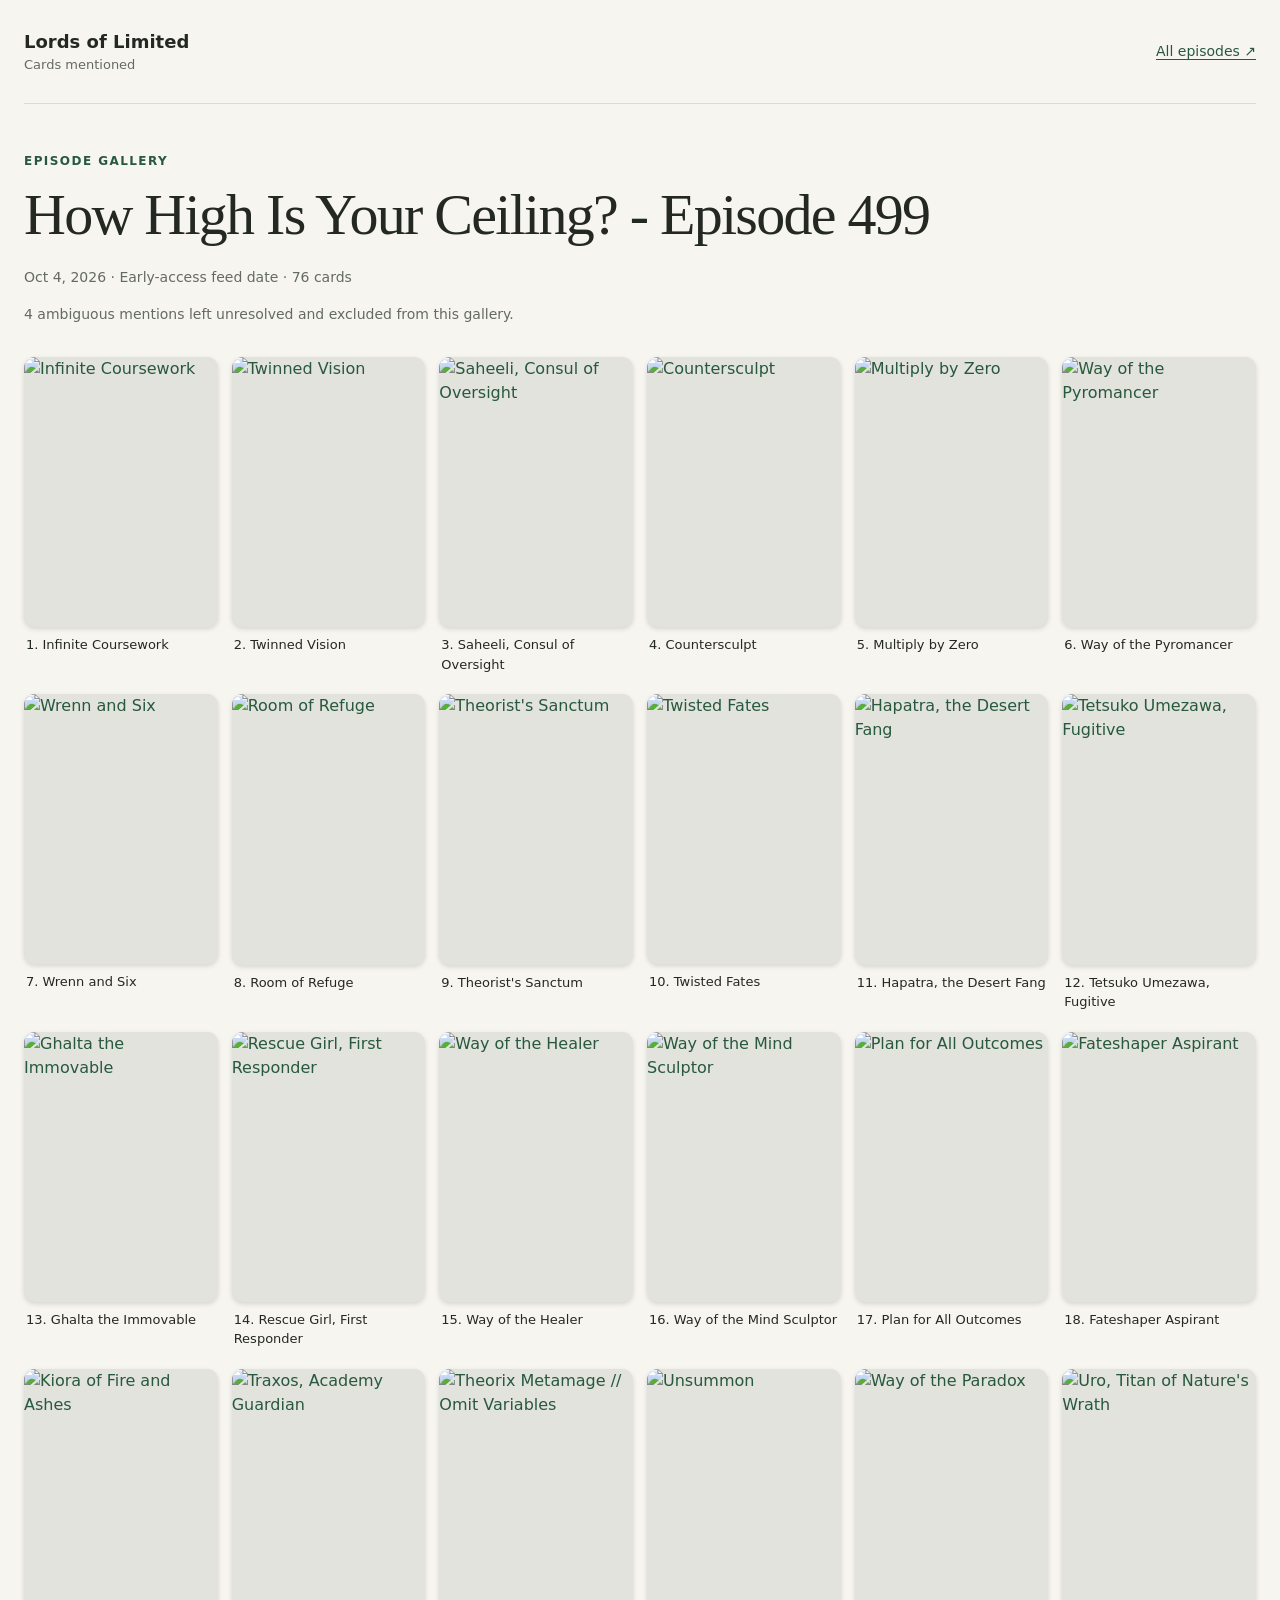
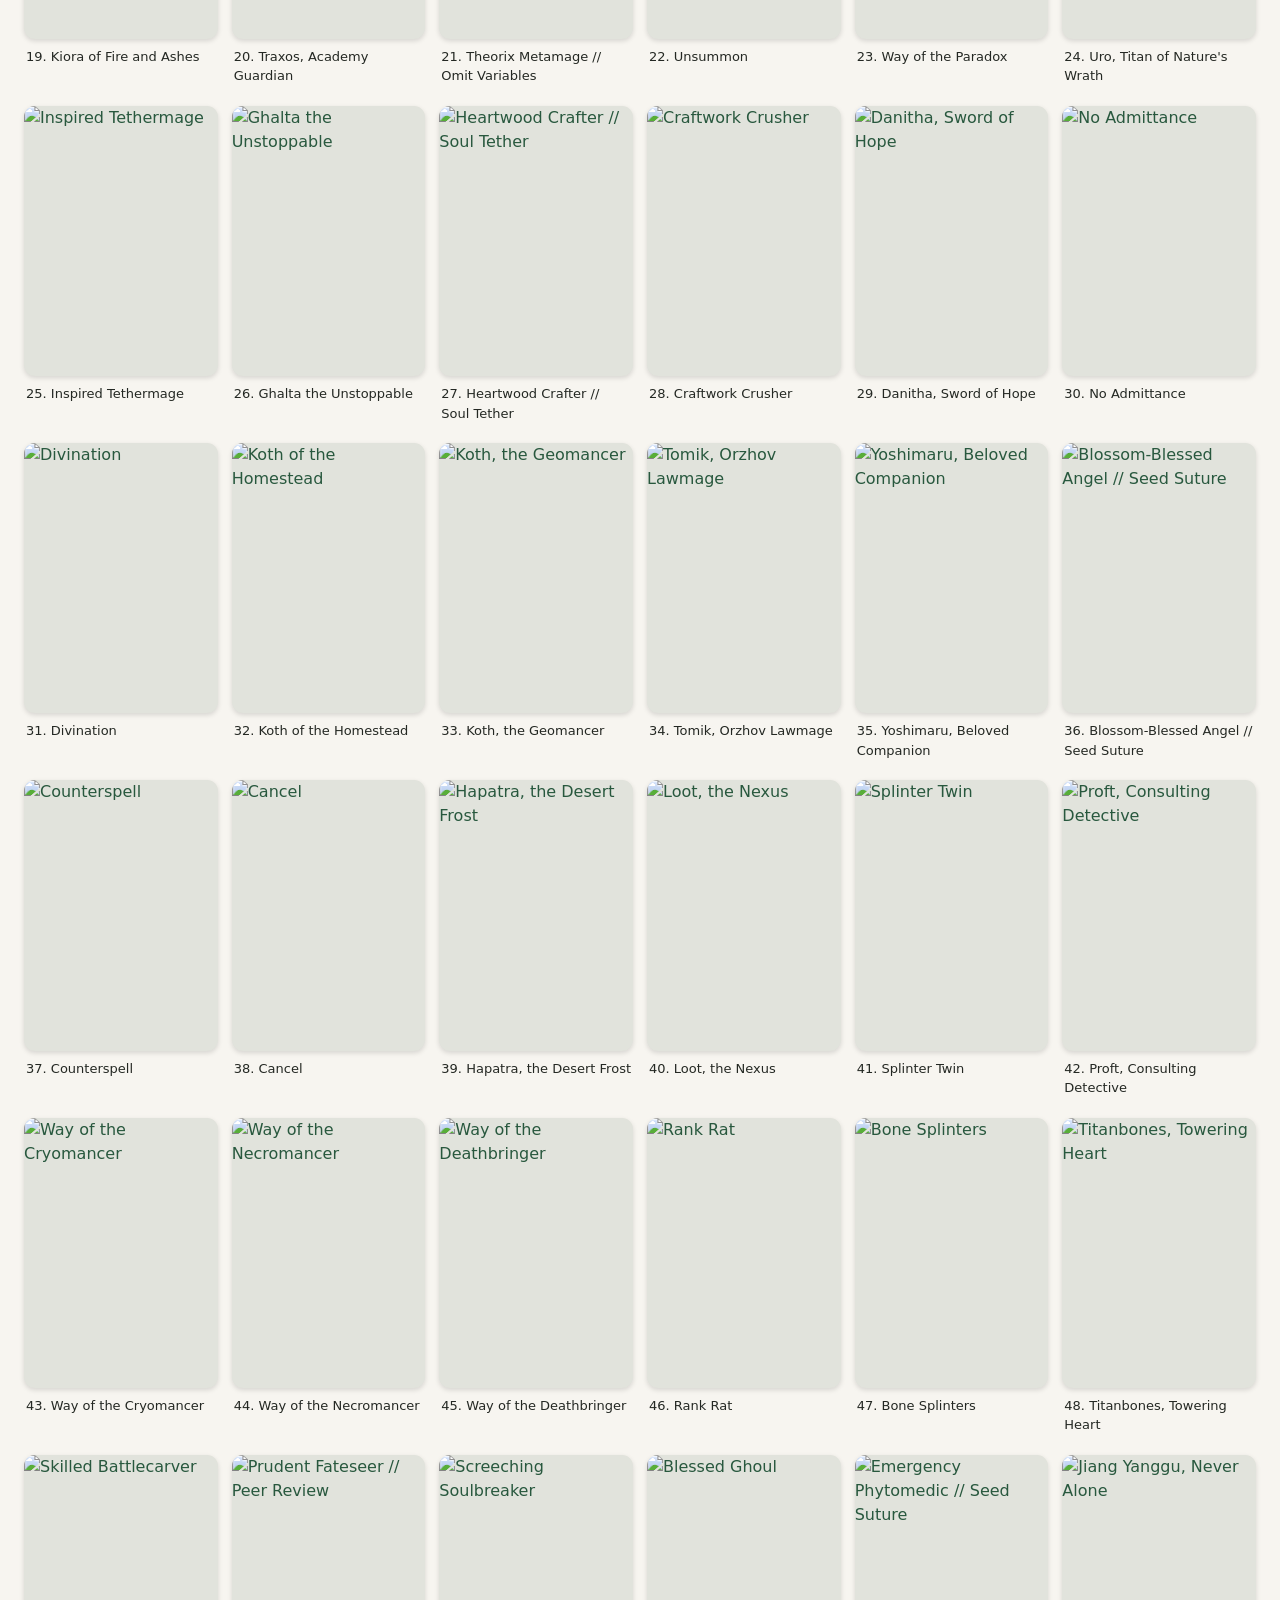
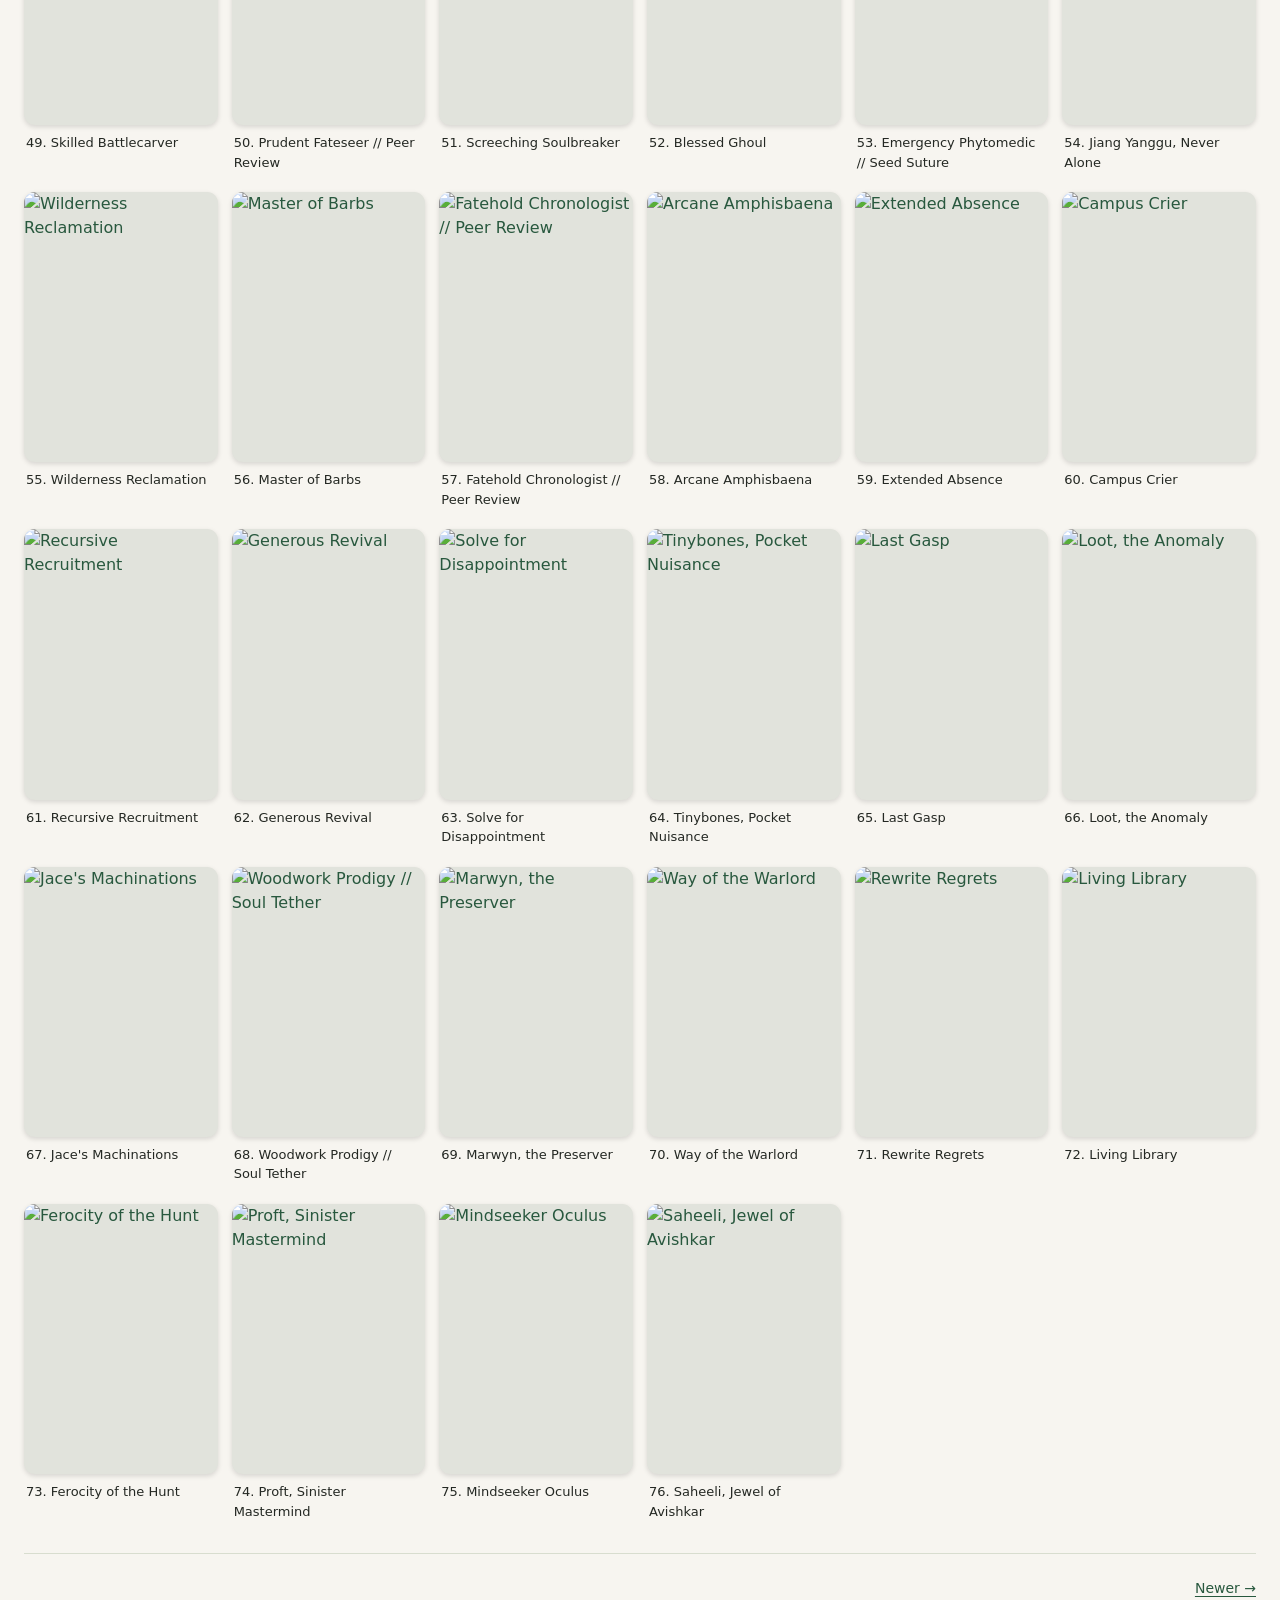
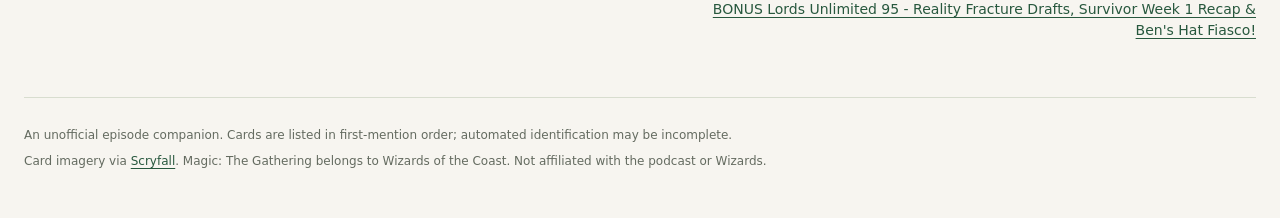
==== docs/episodes/499/index.html @ 853ee5de "Add static card galleries for episode 499 and BONUS 95" ====
<!doctype html>
<html lang="en">
<head>
  <meta charset="utf-8">
  <meta name="viewport" content="width=device-width, initial-scale=1">
  <title>How High Is Your Ceiling? - Episode 499 — Cards mentioned</title>
  <meta name="description" content="76 cards mentioned in How High Is Your Ceiling? - Episode 499">
  <link rel="stylesheet" href="../../assets/style.css">
</head>
<body>
  <header class="site-header"><a class="wordmark" href="../../">Lords of Limited <span>Cards mentioned</span></a><a class="archive-link" href="../../">All episodes ↗</a></header>
  <main><p class="eyebrow">Episode gallery</p><h1>How High Is Your Ceiling? - Episode 499</h1><p class="meta"><time datetime="2026-10-04">Oct 4, 2026</time> · Early-access feed date · 76 cards</p><p class="notice">4 ambiguous mentions left unresolved and excluded from this gallery.</p><section class="cards-grid" aria-label="Cards in first-mention order"><figure class="card-container"><a class="card-link" href="https://scryfall.com/card/fra/31/infinite-coursework?utm_source=api"><img class="card-image" src="https://cards.scryfall.io/normal/front/a/5/a5988272-faaa-463d-a0a1-a8e96b946bad.jpg?1789385916" alt="Infinite Coursework" width="215" height="300" loading="lazy" decoding="async"><figcaption>1. Infinite Coursework</figcaption></a></figure>
<figure class="card-container"><a class="card-link" href="https://scryfall.com/card/fra/157/twinned-vision?utm_source=api"><img class="card-image" src="https://cards.scryfall.io/normal/front/5/5/55f85984-0137-4899-8993-bbc8c4794d33.jpg?1789556940" alt="Twinned Vision" width="215" height="300" loading="lazy" decoding="async"><figcaption>2. Twinned Vision</figcaption></a></figure>
<figure class="card-container"><a class="card-link" href="https://scryfall.com/card/fra/203/saheeli-consul-of-oversight?utm_source=api"><img class="card-image" src="https://cards.scryfall.io/normal/front/0/7/07572be0-6610-493c-a21e-14b78e9805c9.jpg?1789645608" alt="Saheeli, Consul of Oversight" width="215" height="300" loading="lazy" decoding="async"><figcaption>3. Saheeli, Consul of Oversight</figcaption></a></figure>
<figure class="card-container"><a class="card-link" href="https://scryfall.com/card/fra/25/countersculpt?utm_source=api"><img class="card-image" src="https://cards.scryfall.io/normal/front/1/4/145b928d-a7ff-4fe5-ae4d-bbae7b1d955b.jpg?1788878107" alt="Countersculpt" width="215" height="300" loading="lazy" decoding="async"><figcaption>4. Countersculpt</figcaption></a></figure>
<figure class="card-container"><a class="card-link" href="https://scryfall.com/card/fra/58/multiply-by-zero?utm_source=api"><img class="card-image" src="https://cards.scryfall.io/normal/front/9/0/90d684a4-9639-4792-8760-2011a7a85370.jpg?1789644823" alt="Multiply by Zero" width="215" height="300" loading="lazy" decoding="async"><figcaption>5. Multiply by Zero</figcaption></a></figure>
<figure class="card-container"><a class="card-link" href="https://scryfall.com/card/fra/254/way-of-the-pyromancer?utm_source=api"><img class="card-image" src="https://cards.scryfall.io/normal/front/c/1/c1a00020-7c14-4503-a057-5763704bb83e.jpg?1788878311" alt="Way of the Pyromancer" width="215" height="300" loading="lazy" decoding="async"><figcaption>6. Way of the Pyromancer</figcaption></a></figure>
<figure class="card-container"><a class="card-link" href="https://scryfall.com/card/2x2/296/wrenn-and-six?utm_source=api"><img class="card-image" src="https://cards.scryfall.io/normal/front/5/b/5bd498cc-a609-4457-9325-6888d59ca36f.jpg?1783921795" alt="Wrenn and Six" width="215" height="300" loading="lazy" decoding="async"><figcaption>7. Wrenn and Six</figcaption></a></figure>
<figure class="card-container"><a class="card-link" href="https://scryfall.com/card/fra/188/room-of-refuge?utm_source=api"><img class="card-image" src="https://cards.scryfall.io/normal/front/9/a/9a467560-6676-4fc2-9400-768a79650aa4.jpg?1789557010" alt="Room of Refuge" width="215" height="300" loading="lazy" decoding="async"><figcaption>8. Room of Refuge</figcaption></a></figure>
<figure class="card-container"><a class="card-link" href="https://scryfall.com/card/fra/191/theorists-sanctum?utm_source=api"><img class="card-image" src="https://cards.scryfall.io/normal/front/2/2/22db5bba-46c9-4a26-821d-303ddb386ea4.jpg?1788878256" alt="Theorist&#x27;s Sanctum" width="215" height="300" loading="lazy" decoding="async"><figcaption>9. Theorist&#x27;s Sanctum</figcaption></a></figure>
<figure class="card-container"><a class="card-link" href="https://scryfall.com/card/fra/158/twisted-fates?utm_source=api"><img class="card-image" src="https://cards.scryfall.io/normal/front/c/7/c7c0765d-38fd-4d7b-bfb4-49b10ff5939b.jpg?1789614785" alt="Twisted Fates" width="215" height="300" loading="lazy" decoding="async"><figcaption>10. Twisted Fates</figcaption></a></figure>
<figure class="card-container"><a class="card-link" href="https://scryfall.com/card/fra/271/hapatra-the-desert-fang?utm_source=api"><img class="card-image" src="https://cards.scryfall.io/normal/front/c/f/cf7c1534-af41-4991-b3c3-f0a34ae330b5.jpg?1789385991" alt="Hapatra, the Desert Fang" width="215" height="300" loading="lazy" decoding="async"><figcaption>11. Hapatra, the Desert Fang</figcaption></a></figure>
<figure class="card-container"><a class="card-link" href="https://scryfall.com/card/fra/221/tetsuko-umezawa-fugitive?utm_source=api"><img class="card-image" src="https://cards.scryfall.io/normal/front/3/9/3983d71e-3c23-4b36-b331-08e0707d8245.jpg?1789127702" alt="Tetsuko Umezawa, Fugitive" width="215" height="300" loading="lazy" decoding="async"><figcaption>12. Tetsuko Umezawa, Fugitive</figcaption></a></figure>
<figure class="card-container"><a class="card-link" href="https://scryfall.com/card/fra/197/ghalta-the-immovable?utm_source=api"><img class="card-image" src="https://cards.scryfall.io/normal/front/a/9/a9f3aa55-908f-42db-8135-4201433df850.jpg?1789014423" alt="Ghalta the Immovable" width="215" height="300" loading="lazy" decoding="async"><figcaption>13. Ghalta the Immovable</figcaption></a></figure>
<figure class="card-container"><a class="card-link" href="https://scryfall.com/card/fra/202/rescue-girl-first-responder?utm_source=api"><img class="card-image" src="https://cards.scryfall.io/normal/front/6/9/699874e3-1ccf-4a6c-8371-61040de82d08.jpg?1789645598" alt="Rescue Girl, First Responder" width="215" height="300" loading="lazy" decoding="async"><figcaption>14. Rescue Girl, First Responder</figcaption></a></figure>
<figure class="card-container"><a class="card-link" href="https://scryfall.com/card/fra/207/way-of-the-healer?utm_source=api"><img class="card-image" src="https://cards.scryfall.io/normal/front/5/0/50326a2a-7e10-464b-a97e-e880bda0558c.jpg?1789729503" alt="Way of the Healer" width="215" height="300" loading="lazy" decoding="async"><figcaption>15. Way of the Healer</figcaption></a></figure>
<figure class="card-container"><a class="card-link" href="https://scryfall.com/card/fra/224/way-of-the-mind-sculptor?utm_source=api"><img class="card-image" src="https://cards.scryfall.io/normal/front/5/8/5838af68-66c3-4fe8-ab89-0a1721b0cfeb.jpg?1789729565" alt="Way of the Mind Sculptor" width="215" height="300" loading="lazy" decoding="async"><figcaption>16. Way of the Mind Sculptor</figcaption></a></figure>
<figure class="card-container"><a class="card-link" href="https://scryfall.com/card/fra/35/plan-for-all-outcomes?utm_source=api"><img class="card-image" src="https://cards.scryfall.io/normal/front/c/4/c4effc17-0d0e-423a-b5f2-597ea6c71f67.jpg?1790746542" alt="Plan for All Outcomes" width="215" height="300" loading="lazy" decoding="async"><figcaption>17. Plan for All Outcomes</figcaption></a></figure>
<figure class="card-container"><a class="card-link" href="https://scryfall.com/card/fra/6/fateshaper-aspirant?utm_source=api"><img class="card-image" src="https://cards.scryfall.io/normal/front/f/0/f0c8400d-824f-4d79-84bc-7615a0deb831.jpg?1789556683" alt="Fateshaper Aspirant" width="215" height="300" loading="lazy" decoding="async"><figcaption>18. Fateshaper Aspirant</figcaption></a></figure>
<figure class="card-container"><a class="card-link" href="https://scryfall.com/card/fra/247/kiora-of-fire-and-ashes?utm_source=api"><img class="card-image" src="https://cards.scryfall.io/normal/front/0/8/08657053-86f9-4c52-abf0-d9cdd443ae3b.jpg?1789127995" alt="Kiora of Fire and Ashes" width="215" height="300" loading="lazy" decoding="async"><figcaption>19. Kiora of Fire and Ashes</figcaption></a></figure>
<figure class="card-container"><a class="card-link" href="https://scryfall.com/card/fra/222/traxos-academy-guardian?utm_source=api"><img class="card-image" src="https://cards.scryfall.io/normal/front/a/3/a349800f-b634-4e74-a9d9-185df37ad909.jpg?1789568451" alt="Traxos, Academy Guardian" width="215" height="300" loading="lazy" decoding="async"><figcaption>20. Traxos, Academy Guardian</figcaption></a></figure>
<figure class="card-container"><a class="card-link" href="https://scryfall.com/card/fra/156/theorix-metamage-omit-variables?utm_source=api"><img class="card-image" src="https://cards.scryfall.io/normal/front/f/b/fb6bad96-841d-4738-8e62-92f346f914fd.jpg?1789556930" alt="Theorix Metamage // Omit Variables" width="215" height="300" loading="lazy" decoding="async"><figcaption>21. Theorix Metamage // Omit Variables</figcaption></a></figure>
<figure class="card-container"><a class="card-link" href="https://scryfall.com/card/fra/46/unsummon?utm_source=api"><img class="card-image" src="https://cards.scryfall.io/normal/front/d/d/ddad9f16-52d5-49de-82b0-b1a5294a9c44.jpg?1789556722" alt="Unsummon" width="215" height="300" loading="lazy" decoding="async"><figcaption>22. Unsummon</figcaption></a></figure>
<figure class="card-container"><a class="card-link" href="https://scryfall.com/card/fra/267/way-of-the-paradox?utm_source=api"><img class="card-image" src="https://cards.scryfall.io/normal/front/9/8/98dc5470-507a-4364-8480-42607255e56c.jpg?1789729606" alt="Way of the Paradox" width="215" height="300" loading="lazy" decoding="async"><figcaption>23. Way of the Paradox</figcaption></a></figure>
<figure class="card-container"><a class="card-link" href="https://scryfall.com/card/thb/229/uro-titan-of-natures-wrath?utm_source=api"><img class="card-image" src="https://cards.scryfall.io/normal/front/a/0/a0b6a71e-56cb-4d25-8f2b-7a4f1b60900d.jpg?1783931516" alt="Uro, Titan of Nature&#x27;s Wrath" width="215" height="300" loading="lazy" decoding="async"><figcaption>24. Uro, Titan of Nature&#x27;s Wrath</figcaption></a></figure>
<figure class="card-container"><a class="card-link" href="https://scryfall.com/card/fra/109/inspired-tethermage?utm_source=api"><img class="card-image" src="https://cards.scryfall.io/normal/front/0/7/073f4998-a204-447b-93d5-746ae87fd6a1.jpg?1788878192" alt="Inspired Tethermage" width="215" height="300" loading="lazy" decoding="async"><figcaption>25. Inspired Tethermage</figcaption></a></figure>
<figure class="card-container"><a class="card-link" href="https://scryfall.com/card/fra/260/ghalta-the-unstoppable?utm_source=api"><img class="card-image" src="https://cards.scryfall.io/normal/front/1/d/1d535b5f-c916-4f16-89a7-9477578826d2.jpg?1788878290" alt="Ghalta the Unstoppable" width="215" height="300" loading="lazy" decoding="async"><figcaption>26. Ghalta the Unstoppable</figcaption></a></figure>
<figure class="card-container"><a class="card-link" href="https://scryfall.com/card/fra/105/heartwood-crafter-soul-tether?utm_source=api"><img class="card-image" src="https://cards.scryfall.io/normal/front/9/1/910a1f41-17fd-4ab0-9597-7151e79dc760.jpg?1789127630" alt="Heartwood Crafter // Soul Tether" width="215" height="300" loading="lazy" decoding="async"><figcaption>27. Heartwood Crafter // Soul Tether</figcaption></a></figure>
<figure class="card-container"><a class="card-link" href="https://scryfall.com/card/fra/127/craftwork-crusher?utm_source=api"><img class="card-image" src="https://cards.scryfall.io/normal/front/0/3/03f9839c-aa07-4ee7-847b-091e47ab80c4.jpg?1789470711" alt="Craftwork Crusher" width="215" height="300" loading="lazy" decoding="async"><figcaption>28. Craftwork Crusher</figcaption></a></figure>
<figure class="card-container"><a class="card-link" href="https://scryfall.com/card/fra/196/danitha-sword-of-hope?utm_source=api"><img class="card-image" src="https://cards.scryfall.io/normal/front/d/5/d5cb9810-3c2d-4ae4-b8b6-0155ca3f47ad.jpg?1789127178" alt="Danitha, Sword of Hope" width="215" height="300" loading="lazy" decoding="async"><figcaption>29. Danitha, Sword of Hope</figcaption></a></figure>
<figure class="card-container"><a class="card-link" href="https://scryfall.com/card/fra/89/no-admittance?utm_source=api"><img class="card-image" src="https://cards.scryfall.io/normal/front/1/1/11ba4fdd-cc03-4bb6-a493-91a9785771d0.jpg?1788878170" alt="No Admittance" width="215" height="300" loading="lazy" decoding="async"><figcaption>30. No Admittance</figcaption></a></figure>
<figure class="card-container"><a class="card-link" href="https://scryfall.com/card/m19/51/divination?utm_source=api"><img class="card-image" src="https://cards.scryfall.io/normal/front/c/b/cb3b35b8-f321-46d8-a441-6b9a6efa9021.jpg?1783934590" alt="Divination" width="215" height="300" loading="lazy" decoding="async"><figcaption>31. Divination</figcaption></a></figure>
<figure class="card-container"><a class="card-link" href="https://scryfall.com/card/fra/199/koth-of-the-homestead?utm_source=api"><img class="card-image" src="https://cards.scryfall.io/normal/front/9/2/920703fd-2a2f-454b-8829-af8f2afda4f4.jpg?1789568532" alt="Koth of the Homestead" width="215" height="300" loading="lazy" decoding="async"><figcaption>32. Koth of the Homestead</figcaption></a></figure>
<figure class="card-container"><a class="card-link" href="https://scryfall.com/card/fra/248/koth-the-geomancer?utm_source=api"><img class="card-image" src="https://cards.scryfall.io/normal/front/5/4/54f64e95-5a97-4d7c-9939-7f33a3165562.jpg?1789470892" alt="Koth, the Geomancer" width="215" height="300" loading="lazy" decoding="async"><figcaption>33. Koth, the Geomancer</figcaption></a></figure>
<figure class="card-container"><a class="card-link" href="https://scryfall.com/card/fra/206/tomik-orzhov-lawmage?utm_source=api"><img class="card-image" src="https://cards.scryfall.io/normal/front/7/c/7ca95235-6e54-4ff8-bc2e-6a3d483ff007.jpg?1789729766" alt="Tomik, Orzhov Lawmage" width="215" height="300" loading="lazy" decoding="async"><figcaption>34. Tomik, Orzhov Lawmage</figcaption></a></figure>
<figure class="card-container"><a class="card-link" href="https://scryfall.com/card/fra/209/yoshimaru-beloved-companion?utm_source=api"><img class="card-image" src="https://cards.scryfall.io/normal/front/3/8/384f3b7d-8d7f-41bf-bebd-64e8babe7fca.jpg?1789470881" alt="Yoshimaru, Beloved Companion" width="215" height="300" loading="lazy" decoding="async"><figcaption>35. Yoshimaru, Beloved Companion</figcaption></a></figure>
<figure class="card-container"><a class="card-link" href="https://scryfall.com/card/fra/3/blossom-blessed-angel-seed-suture?utm_source=api"><img class="card-image" src="https://cards.scryfall.io/normal/front/5/e/5e77fbf0-9d1f-4e7d-a02e-43065d11b0d9.jpg?1789692643" alt="Blossom-Blessed Angel // Seed Suture" width="215" height="300" loading="lazy" decoding="async"><figcaption>36. Blossom-Blessed Angel // Seed Suture</figcaption></a></figure>
<figure class="card-container"><a class="card-link" href="https://scryfall.com/card/dsc/114/counterspell?utm_source=api"><img class="card-image" src="https://cards.scryfall.io/normal/front/4/f/4f616706-ec97-4923-bb1e-11a69fbaa1f8.jpg?1783909630" alt="Counterspell" width="215" height="300" loading="lazy" decoding="async"><figcaption>37. Counterspell</figcaption></a></figure>
<figure class="card-container"><a class="card-link" href="https://scryfall.com/card/fdn/505/cancel?utm_source=api"><img class="card-image" src="https://cards.scryfall.io/normal/front/4/7/475bff39-220a-4490-9c2e-d311e306a6db.jpg?1783908966" alt="Cancel" width="215" height="300" loading="lazy" decoding="async"><figcaption>38. Cancel</figcaption></a></figure>
<figure class="card-container"><a class="card-link" href="https://scryfall.com/card/fra/215/hapatra-the-desert-frost?utm_source=api"><img class="card-image" src="https://cards.scryfall.io/normal/front/8/5/85faaa9d-4656-4365-871d-7cba53ed0996.jpg?1789387113" alt="Hapatra, the Desert Frost" width="215" height="300" loading="lazy" decoding="async"><figcaption>39. Hapatra, the Desert Frost</figcaption></a></figure>
<figure class="card-container"><a class="card-link" href="https://scryfall.com/card/fra/262/loot-the-nexus?utm_source=api"><img class="card-image" src="https://cards.scryfall.io/normal/front/3/c/3cfa4fc6-4d90-4576-a83f-6496c7f21104.jpg?1789614764" alt="Loot, the Nexus" width="215" height="300" loading="lazy" decoding="async"><figcaption>40. Loot, the Nexus</figcaption></a></figure>
<figure class="card-container"><a class="card-link" href="https://scryfall.com/card/mm2/129/splinter-twin?utm_source=api"><img class="card-image" src="https://cards.scryfall.io/normal/front/5/8/580fbbf8-ba7e-4889-a5ea-d066f3ea8cea.jpg?1783938401" alt="Splinter Twin" width="215" height="300" loading="lazy" decoding="async"><figcaption>41. Splinter Twin</figcaption></a></figure>
<figure class="card-container"><a class="card-link" href="https://scryfall.com/card/fra/218/proft-consulting-detective?utm_source=api"><img class="card-image" src="https://cards.scryfall.io/normal/front/b/8/b8466593-40fe-4557-89b2-760c1c92087b.jpg?1789127178" alt="Proft, Consulting Detective" width="215" height="300" loading="lazy" decoding="async"><figcaption>42. Proft, Consulting Detective</figcaption></a></figure>
<figure class="card-container"><a class="card-link" href="https://scryfall.com/card/fra/223/way-of-the-cryomancer?utm_source=api"><img class="card-image" src="https://cards.scryfall.io/normal/front/8/3/838b0efb-7398-4df9-8fdf-b8af43b47938.jpg?1789014637" alt="Way of the Cryomancer" width="215" height="300" loading="lazy" decoding="async"><figcaption>43. Way of the Cryomancer</figcaption></a></figure>
<figure class="card-container"><a class="card-link" href="https://scryfall.com/card/fra/239/way-of-the-necromancer?utm_source=api"><img class="card-image" src="https://cards.scryfall.io/normal/front/a/0/a0ff9689-ea49-4fff-b37c-4abbaeb0f73d.jpg?1789729526" alt="Way of the Necromancer" width="215" height="300" loading="lazy" decoding="async"><figcaption>44. Way of the Necromancer</figcaption></a></figure>
<figure class="card-container"><a class="card-link" href="https://scryfall.com/card/fra/238/way-of-the-deathbringer?utm_source=api"><img class="card-image" src="https://cards.scryfall.io/normal/front/1/2/12dd46b2-e892-4660-b120-55766fd4d878.jpg?1789729576" alt="Way of the Deathbringer" width="215" height="300" loading="lazy" decoding="async"><figcaption>45. Way of the Deathbringer</figcaption></a></figure>
<figure class="card-container"><a class="card-link" href="https://scryfall.com/card/fra/61/rank-rat?utm_source=api"><img class="card-image" src="https://cards.scryfall.io/normal/front/4/f/4ff6da82-d7dd-4b59-b7e6-30670cea7169.jpg?1789556727" alt="Rank Rat" width="215" height="300" loading="lazy" decoding="async"><figcaption>46. Rank Rat</figcaption></a></figure>
<figure class="card-container"><a class="card-link" href="https://scryfall.com/card/dmu/83/bone-splinters?utm_source=api"><img class="card-image" src="https://cards.scryfall.io/normal/front/1/0/106b5c96-d1bd-433d-955e-ace0b60d3bc3.jpg?1783921336" alt="Bone Splinters" width="215" height="300" loading="lazy" decoding="async"><figcaption>47. Bone Splinters</figcaption></a></figure>
<figure class="card-container"><a class="card-link" href="https://scryfall.com/card/fra/266/titanbones-towering-heart?utm_source=api"><img class="card-image" src="https://cards.scryfall.io/normal/front/e/d/edea6f70-a5a7-475d-b7f2-97933d0f32cf.jpg?1788329375" alt="Titanbones, Towering Heart" width="215" height="300" loading="lazy" decoding="async"><figcaption>48. Titanbones, Towering Heart</figcaption></a></figure>
<figure class="card-container"><a class="card-link" href="https://scryfall.com/card/fra/92/skilled-battlecarver?utm_source=api"><img class="card-image" src="https://cards.scryfall.io/normal/front/0/e/0e44f959-1322-4abd-b6eb-dea992307c0c.jpg?1789556811" alt="Skilled Battlecarver" width="215" height="300" loading="lazy" decoding="async"><figcaption>49. Skilled Battlecarver</figcaption></a></figure>
<figure class="card-container"><a class="card-link" href="https://scryfall.com/card/fra/146/prudent-fateseer-peer-review?utm_source=api"><img class="card-image" src="https://cards.scryfall.io/normal/front/6/c/6c1c790b-9e0e-4964-9ea3-554843907f06.jpg?1788329412" alt="Prudent Fateseer // Peer Review" width="215" height="300" loading="lazy" decoding="async"><figcaption>50. Prudent Fateseer // Peer Review</figcaption></a></figure>
<figure class="card-container"><a class="card-link" href="https://scryfall.com/card/fra/65/screeching-soulbreaker?utm_source=api"><img class="card-image" src="https://cards.scryfall.io/normal/front/7/3/738667a1-c184-43ea-829f-49fbb69b6fc0.jpg?1789385960" alt="Screeching Soulbreaker" width="215" height="300" loading="lazy" decoding="async"><figcaption>51. Screeching Soulbreaker</figcaption></a></figure>
<figure class="card-container"><a class="card-link" href="https://scryfall.com/card/fra/123/blessed-ghoul?utm_source=api"><img class="card-image" src="https://cards.scryfall.io/normal/front/b/b/bb975803-9bf2-401e-9414-d272df314398.jpg?1789556847" alt="Blessed Ghoul" width="215" height="300" loading="lazy" decoding="async"><figcaption>52. Blessed Ghoul</figcaption></a></figure>
<figure class="card-container"><a class="card-link" href="https://scryfall.com/card/fra/130/emergency-phytomedic-seed-suture?utm_source=api"><img class="card-image" src="https://cards.scryfall.io/normal/front/d/e/de94d388-919d-44ff-baef-8c90a417ac6d.jpg?1789637792" alt="Emergency Phytomedic // Seed Suture" width="215" height="300" loading="lazy" decoding="async"><figcaption>53. Emergency Phytomedic // Seed Suture</figcaption></a></figure>
<figure class="card-container"><a class="card-link" href="https://scryfall.com/card/fra/261/jiang-yanggu-never-alone?utm_source=api"><img class="card-image" src="https://cards.scryfall.io/normal/front/f/5/f5a0bb3e-8119-4739-8684-e61d1d607dcb.jpg?1789014406" alt="Jiang Yanggu, Never Alone" width="215" height="300" loading="lazy" decoding="async"><figcaption>54. Jiang Yanggu, Never Alone</figcaption></a></figure>
<figure class="card-container"><a class="card-link" href="https://scryfall.com/card/dsc/205/wilderness-reclamation?utm_source=api"><img class="card-image" src="https://cards.scryfall.io/normal/front/5/e/5e6c0cb4-f17d-48ae-9bbf-9498505a23b0.jpg?1783909598" alt="Wilderness Reclamation" width="215" height="300" loading="lazy" decoding="async"><figcaption>55. Wilderness Reclamation</figcaption></a></figure>
<figure class="card-container"><a class="card-link" href="https://scryfall.com/card/fra/88/master-of-barbs?utm_source=api"><img class="card-image" src="https://cards.scryfall.io/normal/front/4/4/4404d9d4-9cdd-4dad-a4f6-574d90db5052.jpg?1789127596" alt="Master of Barbs" width="215" height="300" loading="lazy" decoding="async"><figcaption>56. Master of Barbs</figcaption></a></figure>
<figure class="card-container"><a class="card-link" href="https://scryfall.com/card/fra/133/fatehold-chronologist-peer-review?utm_source=api"><img class="card-image" src="https://cards.scryfall.io/normal/front/2/9/29e7ec16-0c16-48aa-8e09-ce6e0d5bd40b.jpg?1789060173" alt="Fatehold Chronologist // Peer Review" width="215" height="300" loading="lazy" decoding="async"><figcaption>57. Fatehold Chronologist // Peer Review</figcaption></a></figure>
<figure class="card-container"><a class="card-link" href="https://scryfall.com/card/fra/97/arcane-amphisbaena?utm_source=api"><img class="card-image" src="https://cards.scryfall.io/normal/front/1/b/1bf923c4-f0b7-4271-978c-fd2e79fe1cc8.jpg?1788878190" alt="Arcane Amphisbaena" width="215" height="300" loading="lazy" decoding="async"><figcaption>58. Arcane Amphisbaena</figcaption></a></figure>
<figure class="card-container"><a class="card-link" href="https://scryfall.com/card/fra/54/extended-absence?utm_source=api"><img class="card-image" src="https://cards.scryfall.io/normal/front/e/b/eb4b6ed8-782e-4473-abc9-d50bf2275c6a.jpg?1789556713" alt="Extended Absence" width="215" height="300" loading="lazy" decoding="async"><figcaption>59. Extended Absence</figcaption></a></figure>
<figure class="card-container"><a class="card-link" href="https://scryfall.com/card/fra/4/campus-crier?utm_source=api"><img class="card-image" src="https://cards.scryfall.io/normal/front/6/0/6047b14c-91d5-4f8e-af3f-057a541e2546.jpg?1788878120" alt="Campus Crier" width="215" height="300" loading="lazy" decoding="async"><figcaption>60. Campus Crier</figcaption></a></figure>
<figure class="card-container"><a class="card-link" href="https://scryfall.com/card/fra/147/recursive-recruitment?utm_source=api"><img class="card-image" src="https://cards.scryfall.io/normal/front/6/8/68fddb6a-86d4-4ebb-907d-fdcaadebc4b3.jpg?1789556898" alt="Recursive Recruitment" width="215" height="300" loading="lazy" decoding="async"><figcaption>61. Recursive Recruitment</figcaption></a></figure>
<figure class="card-container"><a class="card-link" href="https://scryfall.com/card/fra/8/generous-revival?utm_source=api"><img class="card-image" src="https://cards.scryfall.io/normal/front/f/8/f82f181b-a43b-4cec-b8f6-f6c1dd4c64fd.jpg?1788433351" alt="Generous Revival" width="215" height="300" loading="lazy" decoding="async"><figcaption>62. Generous Revival</figcaption></a></figure>
<figure class="card-container"><a class="card-link" href="https://scryfall.com/card/fra/67/solve-for-disappointment?utm_source=api"><img class="card-image" src="https://cards.scryfall.io/normal/front/7/b/7beaa8c9-1a2c-4c88-b579-91e371d8d9e3.jpg?1788878155" alt="Solve for Disappointment" width="215" height="300" loading="lazy" decoding="async"><figcaption>63. Solve for Disappointment</figcaption></a></figure>
<figure class="card-container"><a class="card-link" href="https://scryfall.com/card/fra/237/tinybones-pocket-nuisance?utm_source=api"><img class="card-image" src="https://cards.scryfall.io/normal/front/2/f/2f47ddf7-35b6-4205-8045-f057914c5f64.jpg?1788329294" alt="Tinybones, Pocket Nuisance" width="215" height="300" loading="lazy" decoding="async"><figcaption>64. Tinybones, Pocket Nuisance</figcaption></a></figure>
<figure class="card-container"><a class="card-link" href="https://scryfall.com/card/sos/86/last-gasp?utm_source=api"><img class="card-image" src="https://cards.scryfall.io/normal/front/d/a/da5f3729-6ec7-4482-90cb-83b973edeae4.jpg?1783903679" alt="Last Gasp" width="215" height="300" loading="lazy" decoding="async"><figcaption>65. Last Gasp</figcaption></a></figure>
<figure class="card-container"><a class="card-link" href="https://scryfall.com/card/fra/232/loot-the-anomaly?utm_source=api"><img class="card-image" src="https://cards.scryfall.io/normal/front/4/f/4f6fd2fa-8bc8-4743-bbc8-b56475d64eff.jpg?1789568430" alt="Loot, the Anomaly" width="215" height="300" loading="lazy" decoding="async"><figcaption>66. Loot, the Anomaly</figcaption></a></figure>
<figure class="card-container"><a class="card-link" href="https://scryfall.com/card/fra/32/jaces-machinations?utm_source=api"><img class="card-image" src="https://cards.scryfall.io/normal/front/2/8/282588b9-3656-453b-aa25-2419e078ddc1.jpg?1788878150" alt="Jace&#x27;s Machinations" width="215" height="300" loading="lazy" decoding="async"><figcaption>67. Jace&#x27;s Machinations</figcaption></a></figure>
<figure class="card-container"><a class="card-link" href="https://scryfall.com/card/fra/165/woodwork-prodigy-soul-tether?utm_source=api"><img class="card-image" src="https://cards.scryfall.io/normal/front/7/d/7d17f7e3-7b63-4674-9024-4fd1827f40ec.jpg?1788329429" alt="Woodwork Prodigy // Soul Tether" width="215" height="300" loading="lazy" decoding="async"><figcaption>68. Woodwork Prodigy // Soul Tether</figcaption></a></figure>
<figure class="card-container"><a class="card-link" href="https://scryfall.com/card/fra/263/marwyn-the-preserver?utm_source=api"><img class="card-image" src="https://cards.scryfall.io/normal/front/9/0/90f33f99-7bc5-42e1-815e-bfb4c2b74107.jpg?1789644564" alt="Marwyn, the Preserver" width="215" height="300" loading="lazy" decoding="async"><figcaption>69. Marwyn, the Preserver</figcaption></a></figure>
<figure class="card-container"><a class="card-link" href="https://scryfall.com/card/fra/255/way-of-the-warlord?utm_source=api"><img class="card-image" src="https://cards.scryfall.io/normal/front/6/d/6d86e410-20c4-4248-96bf-5780ece6274a.jpg?1789729585" alt="Way of the Warlord" width="215" height="300" loading="lazy" decoding="async"><figcaption>70. Way of the Warlord</figcaption></a></figure>
<figure class="card-container"><a class="card-link" href="https://scryfall.com/card/fra/62/rewrite-regrets?utm_source=api"><img class="card-image" src="https://cards.scryfall.io/normal/front/4/5/453cfde7-c460-4b55-9472-b714e16f24bb.jpg?1788952087" alt="Rewrite Regrets" width="215" height="300" loading="lazy" decoding="async"><figcaption>71. Rewrite Regrets</figcaption></a></figure>
<figure class="card-container"><a class="card-link" href="https://scryfall.com/card/fra/172/living-library?utm_source=api"><img class="card-image" src="https://cards.scryfall.io/normal/front/5/d/5d4a8e5f-0024-4da3-a2f5-edb48b12e733.jpg?1789556949" alt="Living Library" width="215" height="300" loading="lazy" decoding="async"><figcaption>72. Living Library</figcaption></a></figure>
<figure class="card-container"><a class="card-link" href="https://scryfall.com/card/fra/134/ferocity-of-the-hunt?utm_source=api"><img class="card-image" src="https://cards.scryfall.io/normal/front/a/9/a9793ce9-5a0b-41fe-b9ad-02f6f7da2481.jpg?1789644856" alt="Ferocity of the Hunt" width="215" height="300" loading="lazy" decoding="async"><figcaption>73. Ferocity of the Hunt</figcaption></a></figure>
<figure class="card-container"><a class="card-link" href="https://scryfall.com/card/fra/235/proft-sinister-mastermind?utm_source=api"><img class="card-image" src="https://cards.scryfall.io/normal/front/d/3/d36b0e06-cb82-4c48-bf35-e76f109116f6.jpg?1789127196" alt="Proft, Sinister Mastermind" width="215" height="300" loading="lazy" decoding="async"><figcaption>74. Proft, Sinister Mastermind</figcaption></a></figure>
<figure class="card-container"><a class="card-link" href="https://scryfall.com/card/fra/33/mindseeker-oculus?utm_source=api"><img class="card-image" src="https://cards.scryfall.io/normal/front/f/5/f5324741-353a-4a70-adb2-b631b00806dd.jpg?1789556707" alt="Mindseeker Oculus" width="215" height="300" loading="lazy" decoding="async"><figcaption>75. Mindseeker Oculus</figcaption></a></figure>
<figure class="card-container"><a class="card-link" href="https://scryfall.com/card/fra/275/saheeli-jewel-of-avishkar?utm_source=api"><img class="card-image" src="https://cards.scryfall.io/normal/front/2/8/28d84ef6-e190-46d4-882d-1cea5e111e2a.jpg?1789644883" alt="Saheeli, Jewel of Avishkar" width="215" height="300" loading="lazy" decoding="async"><figcaption>76. Saheeli, Jewel of Avishkar</figcaption></a></figure></section><nav class="episode-nav" aria-label="Adjacent episodes"><span></span><a rel="next" href="../bonus-95/">Newer →<br>BONUS Lords Unlimited 95 - Reality Fracture Drafts, Survivor Week 1 Recap &amp; Ben&#x27;s Hat Fiasco!</a></nav></main>
  <footer><p>An unofficial episode companion. Cards are listed in first-mention order; automated identification may be incomplete.</p><p>Card imagery via <a href="https://scryfall.com">Scryfall</a>. Magic: The Gathering belongs to Wizards of the Coast. Not affiliated with the podcast or Wizards.</p></footer>
</body>
</html>
---- docs/assets/style.css ----
:root { color-scheme: light; --paper:#f7f5f0; --ink:#242823; --muted:#646b60; --line:#d8ddcf; --green:#28583e; --wash:#e9eee1; }
* { box-sizing:border-box; }
body { margin:0; background:var(--paper); color:var(--ink); font-family:system-ui,-apple-system,BlinkMacSystemFont,"Segoe UI",sans-serif; line-height:1.5; }
a { color:var(--green); text-underline-offset:3px; }
a:focus-visible { outline:3px solid var(--green); outline-offset:5px; }
.site-header,main,footer { width:min(1240px,calc(100% - 48px)); margin-inline:auto; }
.site-header { display:flex; align-items:center; justify-content:space-between; gap:20px; padding:28px 0; border-bottom:1px solid var(--line); }
.wordmark { color:var(--ink); font-weight:750; text-decoration:none; font-size:18px; }
.wordmark span { display:block; color:var(--muted); font-weight:400; font-size:13px; }
.archive-link { font-size:14px; white-space:nowrap; }
main { padding:48px 0 32px; min-height:55vh; }
.eyebrow { font-size:12px; font-weight:700; letter-spacing:.12em; text-transform:uppercase; color:var(--green); margin:0 0 12px; }
h1 { font-family:Georgia,"Times New Roman",serif; font-weight:500; line-height:1.13; letter-spacing:-.03em; font-size:clamp(32px,5vw,58px); margin:0 0 20px; max-width:1000px; overflow-wrap:anywhere; }
.intro { color:var(--muted); font-size:18px; max-width:680px; margin:0 0 32px; }
.episode-list { list-style:none; padding:0; margin:0; }
.episode-list li { border-top:1px solid var(--line); }
.episode-list li:last-child { border-bottom:1px solid var(--line); }
.episode-row { display:grid; grid-template-columns:140px minmax(0,1fr) auto; gap:24px; align-items:center; padding:26px 8px; color:inherit; text-decoration:none; }
.episode-row:hover { background:var(--wash); }
.episode-row strong { font-family:Georgia,"Times New Roman",serif; font-weight:500; font-size:24px; line-height:1.3; }
.date,.meta { color:var(--muted); font-size:14px; }
.count { font-size:14px; white-space:nowrap; }
.badge { display:inline-block; background:var(--wash); color:var(--green); border-radius:999px; font-size:11px; padding:3px 9px; margin-top:8px; }
.meta { margin:0 0 16px; }
.notice { font-size:14px; color:var(--muted); margin-bottom:28px; }
.cards-grid { display:grid; grid-template-columns:repeat(auto-fill,minmax(190px,1fr)); gap:20px 14px; margin:32px 0; }
.card-container { margin:0; min-width:0; }
.card-link { display:block; text-decoration:none; }
.card-image,.image-unavailable { display:block; width:100%; height:auto; aspect-ratio:215/300; object-fit:contain; border-radius:11px; background:#e1e3dc; box-shadow:0 2px 5px #0002; }
.card-link:hover .card-image { box-shadow:0 4px 12px #0003; }
.image-unavailable { display:flex; flex-direction:column; justify-content:center; padding:16px; text-align:center; }
figcaption { color:var(--ink); font-size:13px; padding:8px 2px 0; overflow-wrap:anywhere; }
.episode-nav { display:flex; justify-content:space-between; gap:24px; padding:24px 0; border-top:1px solid var(--line); }
.episode-nav a { max-width:46%; font-size:14px; }
.episode-nav a:last-child { text-align:right; }
footer { color:var(--muted); font-size:12px; padding:28px 0 40px; border-top:1px solid var(--line); }
footer p { margin:0 0 8px; }
@media(max-width:650px) {
  .site-header,main,footer { width:calc(100% - 28px); }
  .site-header { padding:20px 0; } main { padding-top:32px; }
  .episode-row { grid-template-columns:1fr auto; gap:8px 16px; padding:22px 0; }
  .episode-row .date { grid-column:1/-1; } .episode-row strong { font-size:22px; }
  .cards-grid { grid-template-columns:repeat(2,minmax(0,1fr)); gap:18px 10px; }
  .archive-link { font-size:12px; }
}
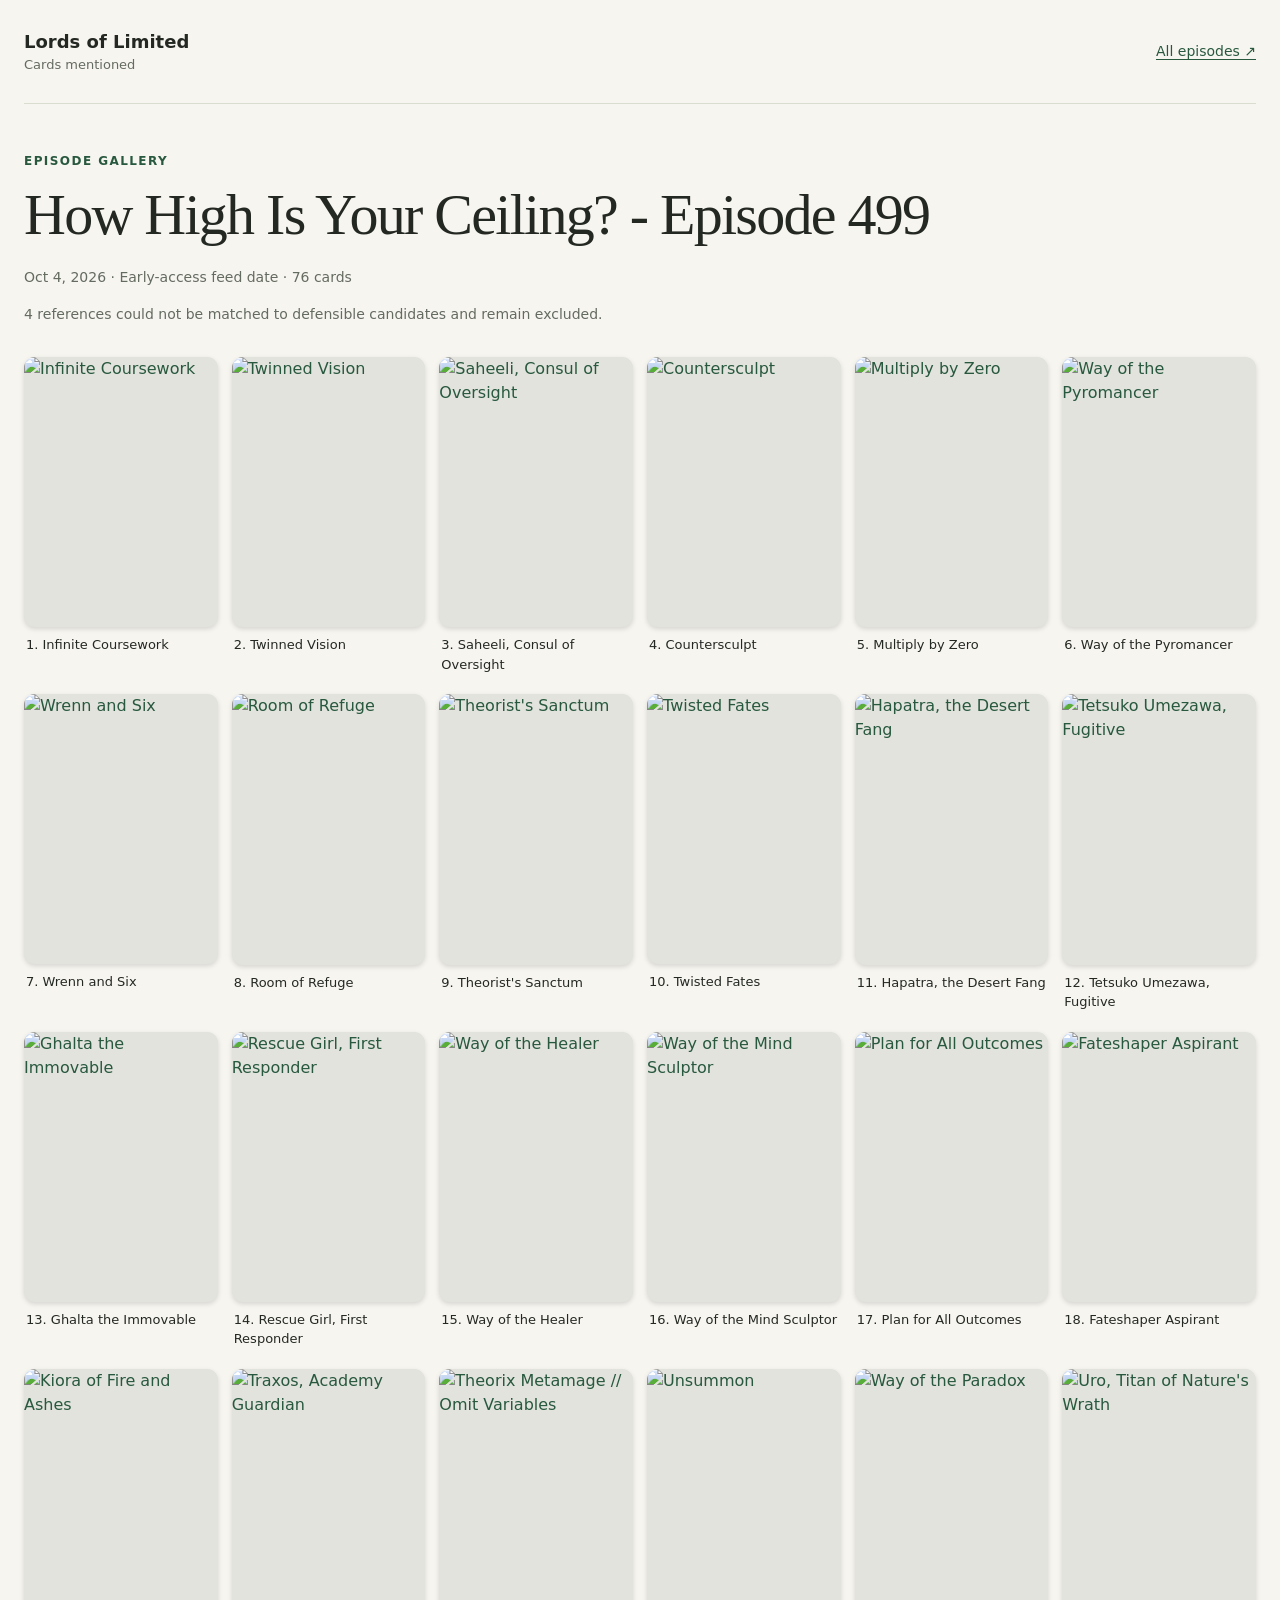
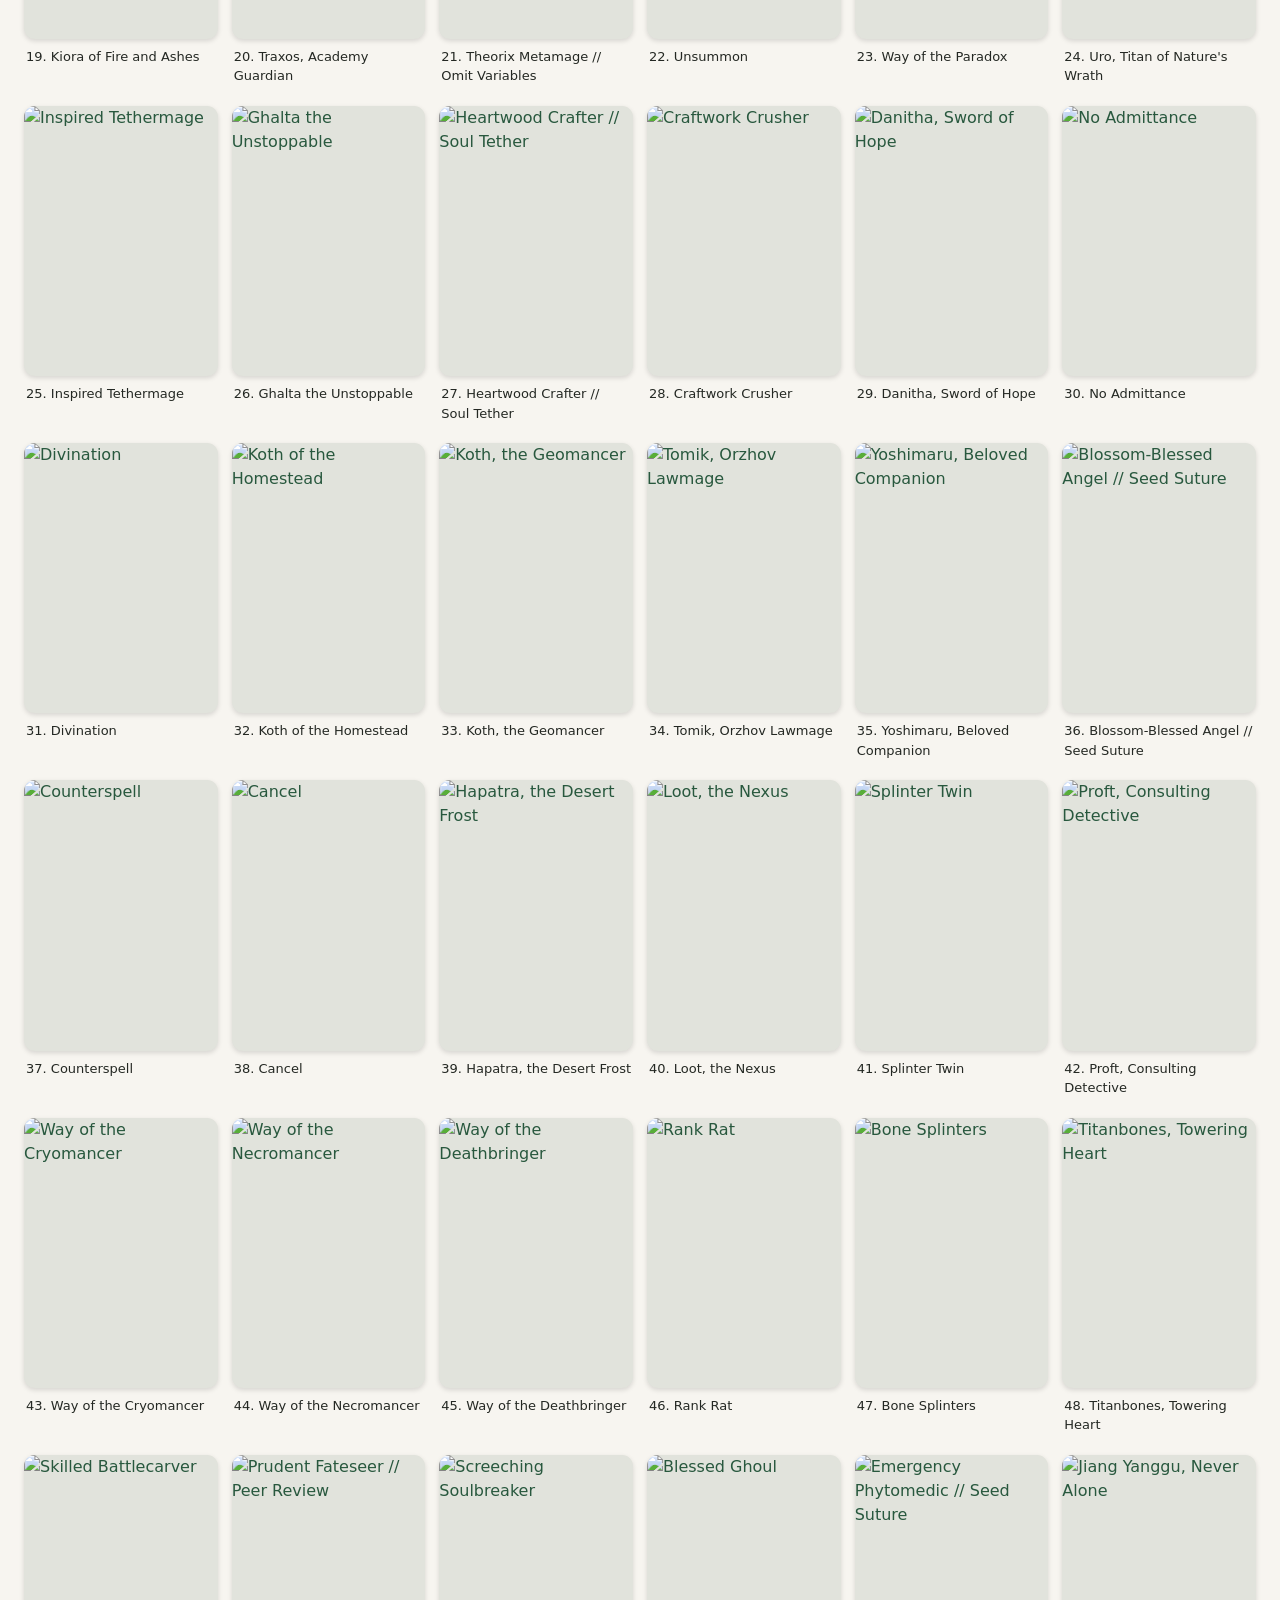
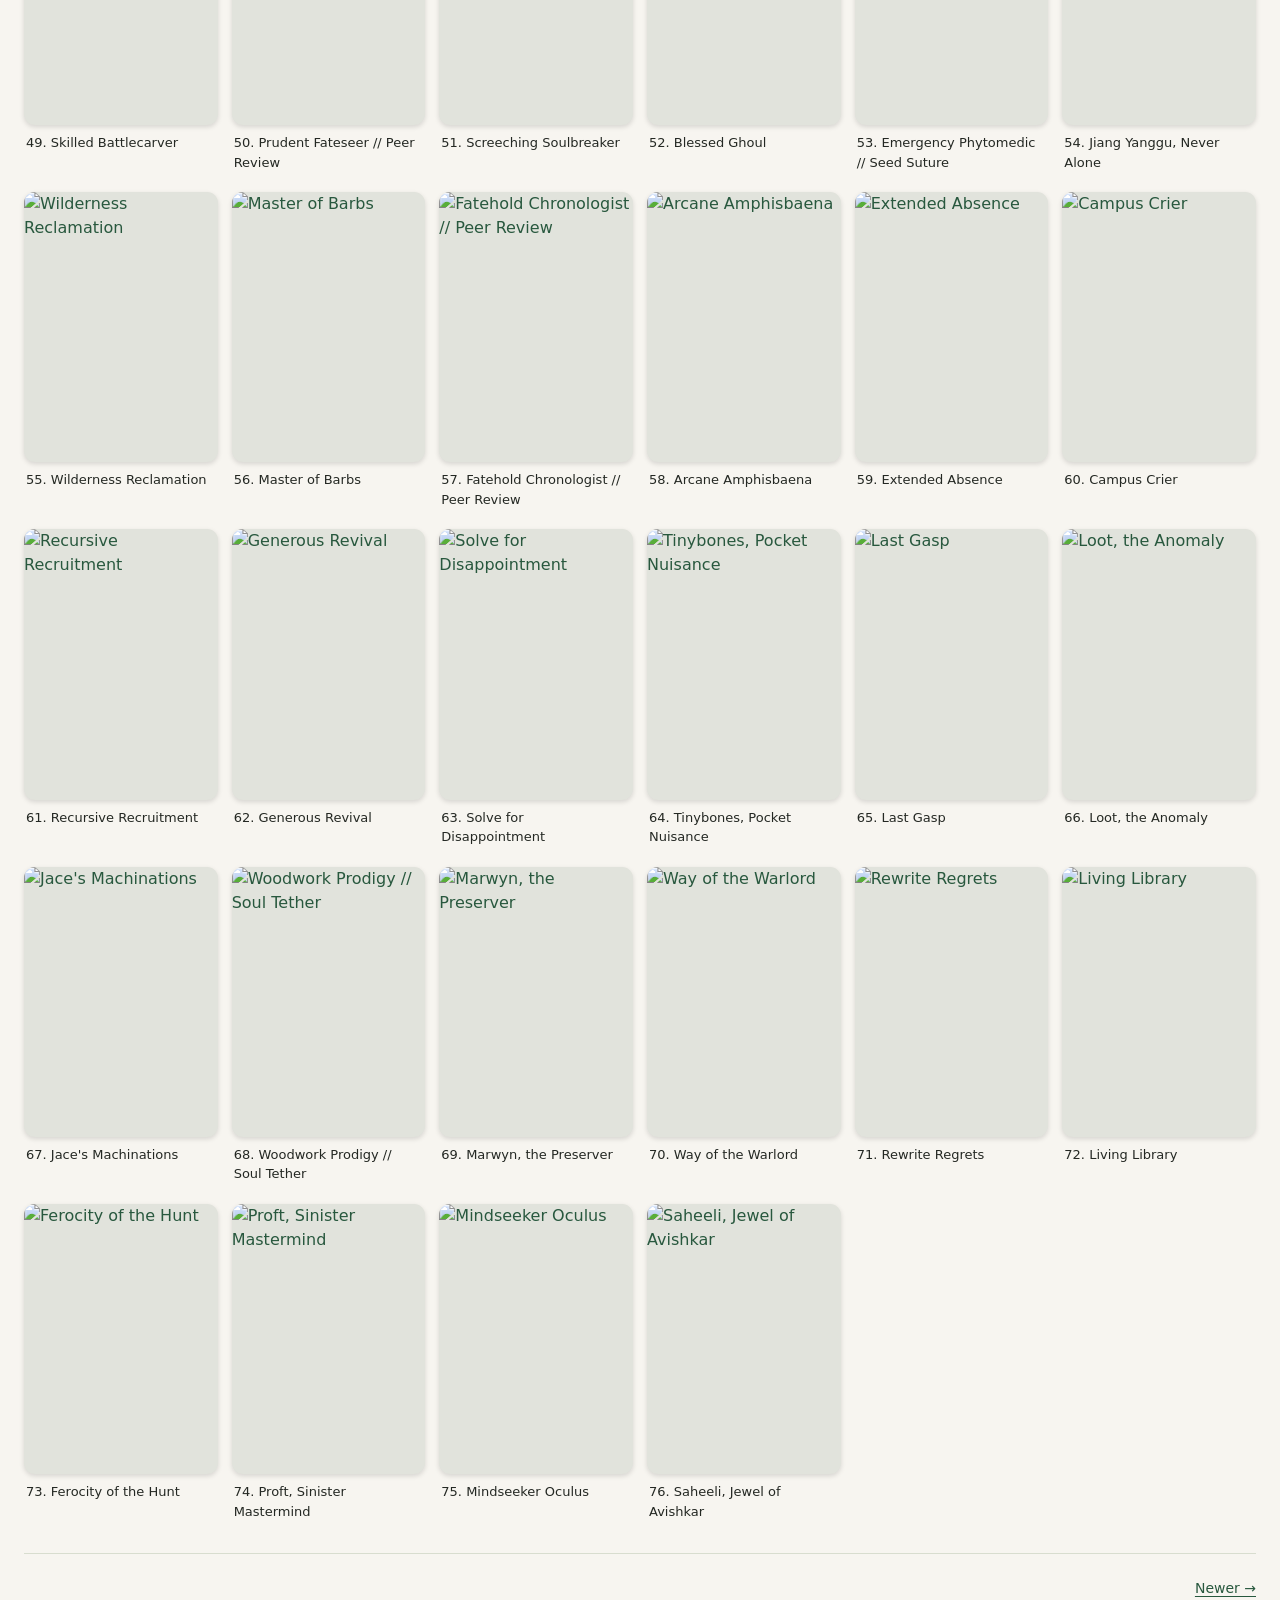
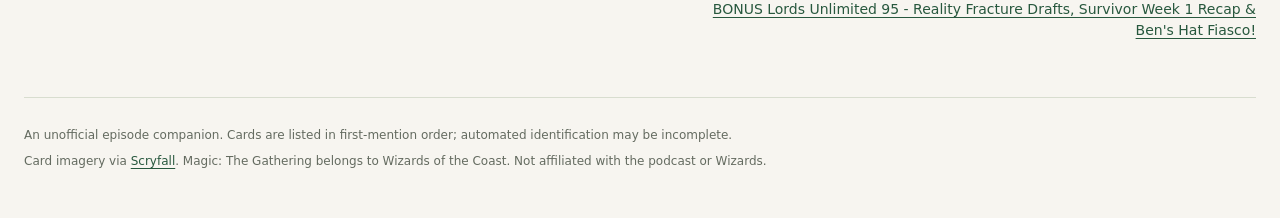
==== commit 9ca9564d: "Publish BONUS Lords Unlimited 96 - Reality Fracture LIVE Draft & Survivor Chaos is GREAT!" ====
--- a/docs/episodes/499/index.html
+++ b/docs/episodes/499/index.html
@@ -9,82 +9,82 @@
 </head>
 <body>
   <header class="site-header"><a class="wordmark" href="../../">Lords of Limited <span>Cards mentioned</span></a><a class="archive-link" href="../../">All episodes ↗</a></header>
-  <main><p class="eyebrow">Episode gallery</p><h1>How High Is Your Ceiling? - Episode 499</h1><p class="meta"><time datetime="2026-10-04">Oct 4, 2026</time> · Early-access feed date · 76 cards</p><p class="notice">4 ambiguous mentions left unresolved and excluded from this gallery.</p><section class="cards-grid" aria-label="Cards in first-mention order"><figure class="card-container"><a class="card-link" href="https://scryfall.com/card/fra/31/infinite-coursework?utm_source=api"><img class="card-image" src="https://cards.scryfall.io/normal/front/a/5/a5988272-faaa-463d-a0a1-a8e96b946bad.jpg?1789385916" alt="Infinite Coursework" width="215" height="300" loading="lazy" decoding="async"><figcaption>1. Infinite Coursework</figcaption></a></figure>
-<figure class="card-container"><a class="card-link" href="https://scryfall.com/card/fra/157/twinned-vision?utm_source=api"><img class="card-image" src="https://cards.scryfall.io/normal/front/5/5/55f85984-0137-4899-8993-bbc8c4794d33.jpg?1789556940" alt="Twinned Vision" width="215" height="300" loading="lazy" decoding="async"><figcaption>2. Twinned Vision</figcaption></a></figure>
-<figure class="card-container"><a class="card-link" href="https://scryfall.com/card/fra/203/saheeli-consul-of-oversight?utm_source=api"><img class="card-image" src="https://cards.scryfall.io/normal/front/0/7/07572be0-6610-493c-a21e-14b78e9805c9.jpg?1789645608" alt="Saheeli, Consul of Oversight" width="215" height="300" loading="lazy" decoding="async"><figcaption>3. Saheeli, Consul of Oversight</figcaption></a></figure>
-<figure class="card-container"><a class="card-link" href="https://scryfall.com/card/fra/25/countersculpt?utm_source=api"><img class="card-image" src="https://cards.scryfall.io/normal/front/1/4/145b928d-a7ff-4fe5-ae4d-bbae7b1d955b.jpg?1788878107" alt="Countersculpt" width="215" height="300" loading="lazy" decoding="async"><figcaption>4. Countersculpt</figcaption></a></figure>
-<figure class="card-container"><a class="card-link" href="https://scryfall.com/card/fra/58/multiply-by-zero?utm_source=api"><img class="card-image" src="https://cards.scryfall.io/normal/front/9/0/90d684a4-9639-4792-8760-2011a7a85370.jpg?1789644823" alt="Multiply by Zero" width="215" height="300" loading="lazy" decoding="async"><figcaption>5. Multiply by Zero</figcaption></a></figure>
-<figure class="card-container"><a class="card-link" href="https://scryfall.com/card/fra/254/way-of-the-pyromancer?utm_source=api"><img class="card-image" src="https://cards.scryfall.io/normal/front/c/1/c1a00020-7c14-4503-a057-5763704bb83e.jpg?1788878311" alt="Way of the Pyromancer" width="215" height="300" loading="lazy" decoding="async"><figcaption>6. Way of the Pyromancer</figcaption></a></figure>
-<figure class="card-container"><a class="card-link" href="https://scryfall.com/card/2x2/296/wrenn-and-six?utm_source=api"><img class="card-image" src="https://cards.scryfall.io/normal/front/5/b/5bd498cc-a609-4457-9325-6888d59ca36f.jpg?1783921795" alt="Wrenn and Six" width="215" height="300" loading="lazy" decoding="async"><figcaption>7. Wrenn and Six</figcaption></a></figure>
-<figure class="card-container"><a class="card-link" href="https://scryfall.com/card/fra/188/room-of-refuge?utm_source=api"><img class="card-image" src="https://cards.scryfall.io/normal/front/9/a/9a467560-6676-4fc2-9400-768a79650aa4.jpg?1789557010" alt="Room of Refuge" width="215" height="300" loading="lazy" decoding="async"><figcaption>8. Room of Refuge</figcaption></a></figure>
-<figure class="card-container"><a class="card-link" href="https://scryfall.com/card/fra/191/theorists-sanctum?utm_source=api"><img class="card-image" src="https://cards.scryfall.io/normal/front/2/2/22db5bba-46c9-4a26-821d-303ddb386ea4.jpg?1788878256" alt="Theorist&#x27;s Sanctum" width="215" height="300" loading="lazy" decoding="async"><figcaption>9. Theorist&#x27;s Sanctum</figcaption></a></figure>
-<figure class="card-container"><a class="card-link" href="https://scryfall.com/card/fra/158/twisted-fates?utm_source=api"><img class="card-image" src="https://cards.scryfall.io/normal/front/c/7/c7c0765d-38fd-4d7b-bfb4-49b10ff5939b.jpg?1789614785" alt="Twisted Fates" width="215" height="300" loading="lazy" decoding="async"><figcaption>10. Twisted Fates</figcaption></a></figure>
-<figure class="card-container"><a class="card-link" href="https://scryfall.com/card/fra/271/hapatra-the-desert-fang?utm_source=api"><img class="card-image" src="https://cards.scryfall.io/normal/front/c/f/cf7c1534-af41-4991-b3c3-f0a34ae330b5.jpg?1789385991" alt="Hapatra, the Desert Fang" width="215" height="300" loading="lazy" decoding="async"><figcaption>11. Hapatra, the Desert Fang</figcaption></a></figure>
-<figure class="card-container"><a class="card-link" href="https://scryfall.com/card/fra/221/tetsuko-umezawa-fugitive?utm_source=api"><img class="card-image" src="https://cards.scryfall.io/normal/front/3/9/3983d71e-3c23-4b36-b331-08e0707d8245.jpg?1789127702" alt="Tetsuko Umezawa, Fugitive" width="215" height="300" loading="lazy" decoding="async"><figcaption>12. Tetsuko Umezawa, Fugitive</figcaption></a></figure>
-<figure class="card-container"><a class="card-link" href="https://scryfall.com/card/fra/197/ghalta-the-immovable?utm_source=api"><img class="card-image" src="https://cards.scryfall.io/normal/front/a/9/a9f3aa55-908f-42db-8135-4201433df850.jpg?1789014423" alt="Ghalta the Immovable" width="215" height="300" loading="lazy" decoding="async"><figcaption>13. Ghalta the Immovable</figcaption></a></figure>
-<figure class="card-container"><a class="card-link" href="https://scryfall.com/card/fra/202/rescue-girl-first-responder?utm_source=api"><img class="card-image" src="https://cards.scryfall.io/normal/front/6/9/699874e3-1ccf-4a6c-8371-61040de82d08.jpg?1789645598" alt="Rescue Girl, First Responder" width="215" height="300" loading="lazy" decoding="async"><figcaption>14. Rescue Girl, First Responder</figcaption></a></figure>
-<figure class="card-container"><a class="card-link" href="https://scryfall.com/card/fra/207/way-of-the-healer?utm_source=api"><img class="card-image" src="https://cards.scryfall.io/normal/front/5/0/50326a2a-7e10-464b-a97e-e880bda0558c.jpg?1789729503" alt="Way of the Healer" width="215" height="300" loading="lazy" decoding="async"><figcaption>15. Way of the Healer</figcaption></a></figure>
-<figure class="card-container"><a class="card-link" href="https://scryfall.com/card/fra/224/way-of-the-mind-sculptor?utm_source=api"><img class="card-image" src="https://cards.scryfall.io/normal/front/5/8/5838af68-66c3-4fe8-ab89-0a1721b0cfeb.jpg?1789729565" alt="Way of the Mind Sculptor" width="215" height="300" loading="lazy" decoding="async"><figcaption>16. Way of the Mind Sculptor</figcaption></a></figure>
-<figure class="card-container"><a class="card-link" href="https://scryfall.com/card/fra/35/plan-for-all-outcomes?utm_source=api"><img class="card-image" src="https://cards.scryfall.io/normal/front/c/4/c4effc17-0d0e-423a-b5f2-597ea6c71f67.jpg?1790746542" alt="Plan for All Outcomes" width="215" height="300" loading="lazy" decoding="async"><figcaption>17. Plan for All Outcomes</figcaption></a></figure>
-<figure class="card-container"><a class="card-link" href="https://scryfall.com/card/fra/6/fateshaper-aspirant?utm_source=api"><img class="card-image" src="https://cards.scryfall.io/normal/front/f/0/f0c8400d-824f-4d79-84bc-7615a0deb831.jpg?1789556683" alt="Fateshaper Aspirant" width="215" height="300" loading="lazy" decoding="async"><figcaption>18. Fateshaper Aspirant</figcaption></a></figure>
-<figure class="card-container"><a class="card-link" href="https://scryfall.com/card/fra/247/kiora-of-fire-and-ashes?utm_source=api"><img class="card-image" src="https://cards.scryfall.io/normal/front/0/8/08657053-86f9-4c52-abf0-d9cdd443ae3b.jpg?1789127995" alt="Kiora of Fire and Ashes" width="215" height="300" loading="lazy" decoding="async"><figcaption>19. Kiora of Fire and Ashes</figcaption></a></figure>
-<figure class="card-container"><a class="card-link" href="https://scryfall.com/card/fra/222/traxos-academy-guardian?utm_source=api"><img class="card-image" src="https://cards.scryfall.io/normal/front/a/3/a349800f-b634-4e74-a9d9-185df37ad909.jpg?1789568451" alt="Traxos, Academy Guardian" width="215" height="300" loading="lazy" decoding="async"><figcaption>20. Traxos, Academy Guardian</figcaption></a></figure>
-<figure class="card-container"><a class="card-link" href="https://scryfall.com/card/fra/156/theorix-metamage-omit-variables?utm_source=api"><img class="card-image" src="https://cards.scryfall.io/normal/front/f/b/fb6bad96-841d-4738-8e62-92f346f914fd.jpg?1789556930" alt="Theorix Metamage // Omit Variables" width="215" height="300" loading="lazy" decoding="async"><figcaption>21. Theorix Metamage // Omit Variables</figcaption></a></figure>
-<figure class="card-container"><a class="card-link" href="https://scryfall.com/card/fra/46/unsummon?utm_source=api"><img class="card-image" src="https://cards.scryfall.io/normal/front/d/d/ddad9f16-52d5-49de-82b0-b1a5294a9c44.jpg?1789556722" alt="Unsummon" width="215" height="300" loading="lazy" decoding="async"><figcaption>22. Unsummon</figcaption></a></figure>
-<figure class="card-container"><a class="card-link" href="https://scryfall.com/card/fra/267/way-of-the-paradox?utm_source=api"><img class="card-image" src="https://cards.scryfall.io/normal/front/9/8/98dc5470-507a-4364-8480-42607255e56c.jpg?1789729606" alt="Way of the Paradox" width="215" height="300" loading="lazy" decoding="async"><figcaption>23. Way of the Paradox</figcaption></a></figure>
-<figure class="card-container"><a class="card-link" href="https://scryfall.com/card/thb/229/uro-titan-of-natures-wrath?utm_source=api"><img class="card-image" src="https://cards.scryfall.io/normal/front/a/0/a0b6a71e-56cb-4d25-8f2b-7a4f1b60900d.jpg?1783931516" alt="Uro, Titan of Nature&#x27;s Wrath" width="215" height="300" loading="lazy" decoding="async"><figcaption>24. Uro, Titan of Nature&#x27;s Wrath</figcaption></a></figure>
-<figure class="card-container"><a class="card-link" href="https://scryfall.com/card/fra/109/inspired-tethermage?utm_source=api"><img class="card-image" src="https://cards.scryfall.io/normal/front/0/7/073f4998-a204-447b-93d5-746ae87fd6a1.jpg?1788878192" alt="Inspired Tethermage" width="215" height="300" loading="lazy" decoding="async"><figcaption>25. Inspired Tethermage</figcaption></a></figure>
-<figure class="card-container"><a class="card-link" href="https://scryfall.com/card/fra/260/ghalta-the-unstoppable?utm_source=api"><img class="card-image" src="https://cards.scryfall.io/normal/front/1/d/1d535b5f-c916-4f16-89a7-9477578826d2.jpg?1788878290" alt="Ghalta the Unstoppable" width="215" height="300" loading="lazy" decoding="async"><figcaption>26. Ghalta the Unstoppable</figcaption></a></figure>
-<figure class="card-container"><a class="card-link" href="https://scryfall.com/card/fra/105/heartwood-crafter-soul-tether?utm_source=api"><img class="card-image" src="https://cards.scryfall.io/normal/front/9/1/910a1f41-17fd-4ab0-9597-7151e79dc760.jpg?1789127630" alt="Heartwood Crafter // Soul Tether" width="215" height="300" loading="lazy" decoding="async"><figcaption>27. Heartwood Crafter // Soul Tether</figcaption></a></figure>
-<figure class="card-container"><a class="card-link" href="https://scryfall.com/card/fra/127/craftwork-crusher?utm_source=api"><img class="card-image" src="https://cards.scryfall.io/normal/front/0/3/03f9839c-aa07-4ee7-847b-091e47ab80c4.jpg?1789470711" alt="Craftwork Crusher" width="215" height="300" loading="lazy" decoding="async"><figcaption>28. Craftwork Crusher</figcaption></a></figure>
-<figure class="card-container"><a class="card-link" href="https://scryfall.com/card/fra/196/danitha-sword-of-hope?utm_source=api"><img class="card-image" src="https://cards.scryfall.io/normal/front/d/5/d5cb9810-3c2d-4ae4-b8b6-0155ca3f47ad.jpg?1789127178" alt="Danitha, Sword of Hope" width="215" height="300" loading="lazy" decoding="async"><figcaption>29. Danitha, Sword of Hope</figcaption></a></figure>
-<figure class="card-container"><a class="card-link" href="https://scryfall.com/card/fra/89/no-admittance?utm_source=api"><img class="card-image" src="https://cards.scryfall.io/normal/front/1/1/11ba4fdd-cc03-4bb6-a493-91a9785771d0.jpg?1788878170" alt="No Admittance" width="215" height="300" loading="lazy" decoding="async"><figcaption>30. No Admittance</figcaption></a></figure>
-<figure class="card-container"><a class="card-link" href="https://scryfall.com/card/m19/51/divination?utm_source=api"><img class="card-image" src="https://cards.scryfall.io/normal/front/c/b/cb3b35b8-f321-46d8-a441-6b9a6efa9021.jpg?1783934590" alt="Divination" width="215" height="300" loading="lazy" decoding="async"><figcaption>31. Divination</figcaption></a></figure>
-<figure class="card-container"><a class="card-link" href="https://scryfall.com/card/fra/199/koth-of-the-homestead?utm_source=api"><img class="card-image" src="https://cards.scryfall.io/normal/front/9/2/920703fd-2a2f-454b-8829-af8f2afda4f4.jpg?1789568532" alt="Koth of the Homestead" width="215" height="300" loading="lazy" decoding="async"><figcaption>32. Koth of the Homestead</figcaption></a></figure>
-<figure class="card-container"><a class="card-link" href="https://scryfall.com/card/fra/248/koth-the-geomancer?utm_source=api"><img class="card-image" src="https://cards.scryfall.io/normal/front/5/4/54f64e95-5a97-4d7c-9939-7f33a3165562.jpg?1789470892" alt="Koth, the Geomancer" width="215" height="300" loading="lazy" decoding="async"><figcaption>33. Koth, the Geomancer</figcaption></a></figure>
-<figure class="card-container"><a class="card-link" href="https://scryfall.com/card/fra/206/tomik-orzhov-lawmage?utm_source=api"><img class="card-image" src="https://cards.scryfall.io/normal/front/7/c/7ca95235-6e54-4ff8-bc2e-6a3d483ff007.jpg?1789729766" alt="Tomik, Orzhov Lawmage" width="215" height="300" loading="lazy" decoding="async"><figcaption>34. Tomik, Orzhov Lawmage</figcaption></a></figure>
-<figure class="card-container"><a class="card-link" href="https://scryfall.com/card/fra/209/yoshimaru-beloved-companion?utm_source=api"><img class="card-image" src="https://cards.scryfall.io/normal/front/3/8/384f3b7d-8d7f-41bf-bebd-64e8babe7fca.jpg?1789470881" alt="Yoshimaru, Beloved Companion" width="215" height="300" loading="lazy" decoding="async"><figcaption>35. Yoshimaru, Beloved Companion</figcaption></a></figure>
-<figure class="card-container"><a class="card-link" href="https://scryfall.com/card/fra/3/blossom-blessed-angel-seed-suture?utm_source=api"><img class="card-image" src="https://cards.scryfall.io/normal/front/5/e/5e77fbf0-9d1f-4e7d-a02e-43065d11b0d9.jpg?1789692643" alt="Blossom-Blessed Angel // Seed Suture" width="215" height="300" loading="lazy" decoding="async"><figcaption>36. Blossom-Blessed Angel // Seed Suture</figcaption></a></figure>
-<figure class="card-container"><a class="card-link" href="https://scryfall.com/card/dsc/114/counterspell?utm_source=api"><img class="card-image" src="https://cards.scryfall.io/normal/front/4/f/4f616706-ec97-4923-bb1e-11a69fbaa1f8.jpg?1783909630" alt="Counterspell" width="215" height="300" loading="lazy" decoding="async"><figcaption>37. Counterspell</figcaption></a></figure>
-<figure class="card-container"><a class="card-link" href="https://scryfall.com/card/fdn/505/cancel?utm_source=api"><img class="card-image" src="https://cards.scryfall.io/normal/front/4/7/475bff39-220a-4490-9c2e-d311e306a6db.jpg?1783908966" alt="Cancel" width="215" height="300" loading="lazy" decoding="async"><figcaption>38. Cancel</figcaption></a></figure>
-<figure class="card-container"><a class="card-link" href="https://scryfall.com/card/fra/215/hapatra-the-desert-frost?utm_source=api"><img class="card-image" src="https://cards.scryfall.io/normal/front/8/5/85faaa9d-4656-4365-871d-7cba53ed0996.jpg?1789387113" alt="Hapatra, the Desert Frost" width="215" height="300" loading="lazy" decoding="async"><figcaption>39. Hapatra, the Desert Frost</figcaption></a></figure>
-<figure class="card-container"><a class="card-link" href="https://scryfall.com/card/fra/262/loot-the-nexus?utm_source=api"><img class="card-image" src="https://cards.scryfall.io/normal/front/3/c/3cfa4fc6-4d90-4576-a83f-6496c7f21104.jpg?1789614764" alt="Loot, the Nexus" width="215" height="300" loading="lazy" decoding="async"><figcaption>40. Loot, the Nexus</figcaption></a></figure>
-<figure class="card-container"><a class="card-link" href="https://scryfall.com/card/mm2/129/splinter-twin?utm_source=api"><img class="card-image" src="https://cards.scryfall.io/normal/front/5/8/580fbbf8-ba7e-4889-a5ea-d066f3ea8cea.jpg?1783938401" alt="Splinter Twin" width="215" height="300" loading="lazy" decoding="async"><figcaption>41. Splinter Twin</figcaption></a></figure>
-<figure class="card-container"><a class="card-link" href="https://scryfall.com/card/fra/218/proft-consulting-detective?utm_source=api"><img class="card-image" src="https://cards.scryfall.io/normal/front/b/8/b8466593-40fe-4557-89b2-760c1c92087b.jpg?1789127178" alt="Proft, Consulting Detective" width="215" height="300" loading="lazy" decoding="async"><figcaption>42. Proft, Consulting Detective</figcaption></a></figure>
-<figure class="card-container"><a class="card-link" href="https://scryfall.com/card/fra/223/way-of-the-cryomancer?utm_source=api"><img class="card-image" src="https://cards.scryfall.io/normal/front/8/3/838b0efb-7398-4df9-8fdf-b8af43b47938.jpg?1789014637" alt="Way of the Cryomancer" width="215" height="300" loading="lazy" decoding="async"><figcaption>43. Way of the Cryomancer</figcaption></a></figure>
-<figure class="card-container"><a class="card-link" href="https://scryfall.com/card/fra/239/way-of-the-necromancer?utm_source=api"><img class="card-image" src="https://cards.scryfall.io/normal/front/a/0/a0ff9689-ea49-4fff-b37c-4abbaeb0f73d.jpg?1789729526" alt="Way of the Necromancer" width="215" height="300" loading="lazy" decoding="async"><figcaption>44. Way of the Necromancer</figcaption></a></figure>
-<figure class="card-container"><a class="card-link" href="https://scryfall.com/card/fra/238/way-of-the-deathbringer?utm_source=api"><img class="card-image" src="https://cards.scryfall.io/normal/front/1/2/12dd46b2-e892-4660-b120-55766fd4d878.jpg?1789729576" alt="Way of the Deathbringer" width="215" height="300" loading="lazy" decoding="async"><figcaption>45. Way of the Deathbringer</figcaption></a></figure>
-<figure class="card-container"><a class="card-link" href="https://scryfall.com/card/fra/61/rank-rat?utm_source=api"><img class="card-image" src="https://cards.scryfall.io/normal/front/4/f/4ff6da82-d7dd-4b59-b7e6-30670cea7169.jpg?1789556727" alt="Rank Rat" width="215" height="300" loading="lazy" decoding="async"><figcaption>46. Rank Rat</figcaption></a></figure>
-<figure class="card-container"><a class="card-link" href="https://scryfall.com/card/dmu/83/bone-splinters?utm_source=api"><img class="card-image" src="https://cards.scryfall.io/normal/front/1/0/106b5c96-d1bd-433d-955e-ace0b60d3bc3.jpg?1783921336" alt="Bone Splinters" width="215" height="300" loading="lazy" decoding="async"><figcaption>47. Bone Splinters</figcaption></a></figure>
-<figure class="card-container"><a class="card-link" href="https://scryfall.com/card/fra/266/titanbones-towering-heart?utm_source=api"><img class="card-image" src="https://cards.scryfall.io/normal/front/e/d/edea6f70-a5a7-475d-b7f2-97933d0f32cf.jpg?1788329375" alt="Titanbones, Towering Heart" width="215" height="300" loading="lazy" decoding="async"><figcaption>48. Titanbones, Towering Heart</figcaption></a></figure>
-<figure class="card-container"><a class="card-link" href="https://scryfall.com/card/fra/92/skilled-battlecarver?utm_source=api"><img class="card-image" src="https://cards.scryfall.io/normal/front/0/e/0e44f959-1322-4abd-b6eb-dea992307c0c.jpg?1789556811" alt="Skilled Battlecarver" width="215" height="300" loading="lazy" decoding="async"><figcaption>49. Skilled Battlecarver</figcaption></a></figure>
-<figure class="card-container"><a class="card-link" href="https://scryfall.com/card/fra/146/prudent-fateseer-peer-review?utm_source=api"><img class="card-image" src="https://cards.scryfall.io/normal/front/6/c/6c1c790b-9e0e-4964-9ea3-554843907f06.jpg?1788329412" alt="Prudent Fateseer // Peer Review" width="215" height="300" loading="lazy" decoding="async"><figcaption>50. Prudent Fateseer // Peer Review</figcaption></a></figure>
-<figure class="card-container"><a class="card-link" href="https://scryfall.com/card/fra/65/screeching-soulbreaker?utm_source=api"><img class="card-image" src="https://cards.scryfall.io/normal/front/7/3/738667a1-c184-43ea-829f-49fbb69b6fc0.jpg?1789385960" alt="Screeching Soulbreaker" width="215" height="300" loading="lazy" decoding="async"><figcaption>51. Screeching Soulbreaker</figcaption></a></figure>
-<figure class="card-container"><a class="card-link" href="https://scryfall.com/card/fra/123/blessed-ghoul?utm_source=api"><img class="card-image" src="https://cards.scryfall.io/normal/front/b/b/bb975803-9bf2-401e-9414-d272df314398.jpg?1789556847" alt="Blessed Ghoul" width="215" height="300" loading="lazy" decoding="async"><figcaption>52. Blessed Ghoul</figcaption></a></figure>
-<figure class="card-container"><a class="card-link" href="https://scryfall.com/card/fra/130/emergency-phytomedic-seed-suture?utm_source=api"><img class="card-image" src="https://cards.scryfall.io/normal/front/d/e/de94d388-919d-44ff-baef-8c90a417ac6d.jpg?1789637792" alt="Emergency Phytomedic // Seed Suture" width="215" height="300" loading="lazy" decoding="async"><figcaption>53. Emergency Phytomedic // Seed Suture</figcaption></a></figure>
-<figure class="card-container"><a class="card-link" href="https://scryfall.com/card/fra/261/jiang-yanggu-never-alone?utm_source=api"><img class="card-image" src="https://cards.scryfall.io/normal/front/f/5/f5a0bb3e-8119-4739-8684-e61d1d607dcb.jpg?1789014406" alt="Jiang Yanggu, Never Alone" width="215" height="300" loading="lazy" decoding="async"><figcaption>54. Jiang Yanggu, Never Alone</figcaption></a></figure>
-<figure class="card-container"><a class="card-link" href="https://scryfall.com/card/dsc/205/wilderness-reclamation?utm_source=api"><img class="card-image" src="https://cards.scryfall.io/normal/front/5/e/5e6c0cb4-f17d-48ae-9bbf-9498505a23b0.jpg?1783909598" alt="Wilderness Reclamation" width="215" height="300" loading="lazy" decoding="async"><figcaption>55. Wilderness Reclamation</figcaption></a></figure>
-<figure class="card-container"><a class="card-link" href="https://scryfall.com/card/fra/88/master-of-barbs?utm_source=api"><img class="card-image" src="https://cards.scryfall.io/normal/front/4/4/4404d9d4-9cdd-4dad-a4f6-574d90db5052.jpg?1789127596" alt="Master of Barbs" width="215" height="300" loading="lazy" decoding="async"><figcaption>56. Master of Barbs</figcaption></a></figure>
-<figure class="card-container"><a class="card-link" href="https://scryfall.com/card/fra/133/fatehold-chronologist-peer-review?utm_source=api"><img class="card-image" src="https://cards.scryfall.io/normal/front/2/9/29e7ec16-0c16-48aa-8e09-ce6e0d5bd40b.jpg?1789060173" alt="Fatehold Chronologist // Peer Review" width="215" height="300" loading="lazy" decoding="async"><figcaption>57. Fatehold Chronologist // Peer Review</figcaption></a></figure>
-<figure class="card-container"><a class="card-link" href="https://scryfall.com/card/fra/97/arcane-amphisbaena?utm_source=api"><img class="card-image" src="https://cards.scryfall.io/normal/front/1/b/1bf923c4-f0b7-4271-978c-fd2e79fe1cc8.jpg?1788878190" alt="Arcane Amphisbaena" width="215" height="300" loading="lazy" decoding="async"><figcaption>58. Arcane Amphisbaena</figcaption></a></figure>
-<figure class="card-container"><a class="card-link" href="https://scryfall.com/card/fra/54/extended-absence?utm_source=api"><img class="card-image" src="https://cards.scryfall.io/normal/front/e/b/eb4b6ed8-782e-4473-abc9-d50bf2275c6a.jpg?1789556713" alt="Extended Absence" width="215" height="300" loading="lazy" decoding="async"><figcaption>59. Extended Absence</figcaption></a></figure>
-<figure class="card-container"><a class="card-link" href="https://scryfall.com/card/fra/4/campus-crier?utm_source=api"><img class="card-image" src="https://cards.scryfall.io/normal/front/6/0/6047b14c-91d5-4f8e-af3f-057a541e2546.jpg?1788878120" alt="Campus Crier" width="215" height="300" loading="lazy" decoding="async"><figcaption>60. Campus Crier</figcaption></a></figure>
-<figure class="card-container"><a class="card-link" href="https://scryfall.com/card/fra/147/recursive-recruitment?utm_source=api"><img class="card-image" src="https://cards.scryfall.io/normal/front/6/8/68fddb6a-86d4-4ebb-907d-fdcaadebc4b3.jpg?1789556898" alt="Recursive Recruitment" width="215" height="300" loading="lazy" decoding="async"><figcaption>61. Recursive Recruitment</figcaption></a></figure>
-<figure class="card-container"><a class="card-link" href="https://scryfall.com/card/fra/8/generous-revival?utm_source=api"><img class="card-image" src="https://cards.scryfall.io/normal/front/f/8/f82f181b-a43b-4cec-b8f6-f6c1dd4c64fd.jpg?1788433351" alt="Generous Revival" width="215" height="300" loading="lazy" decoding="async"><figcaption>62. Generous Revival</figcaption></a></figure>
-<figure class="card-container"><a class="card-link" href="https://scryfall.com/card/fra/67/solve-for-disappointment?utm_source=api"><img class="card-image" src="https://cards.scryfall.io/normal/front/7/b/7beaa8c9-1a2c-4c88-b579-91e371d8d9e3.jpg?1788878155" alt="Solve for Disappointment" width="215" height="300" loading="lazy" decoding="async"><figcaption>63. Solve for Disappointment</figcaption></a></figure>
-<figure class="card-container"><a class="card-link" href="https://scryfall.com/card/fra/237/tinybones-pocket-nuisance?utm_source=api"><img class="card-image" src="https://cards.scryfall.io/normal/front/2/f/2f47ddf7-35b6-4205-8045-f057914c5f64.jpg?1788329294" alt="Tinybones, Pocket Nuisance" width="215" height="300" loading="lazy" decoding="async"><figcaption>64. Tinybones, Pocket Nuisance</figcaption></a></figure>
-<figure class="card-container"><a class="card-link" href="https://scryfall.com/card/sos/86/last-gasp?utm_source=api"><img class="card-image" src="https://cards.scryfall.io/normal/front/d/a/da5f3729-6ec7-4482-90cb-83b973edeae4.jpg?1783903679" alt="Last Gasp" width="215" height="300" loading="lazy" decoding="async"><figcaption>65. Last Gasp</figcaption></a></figure>
-<figure class="card-container"><a class="card-link" href="https://scryfall.com/card/fra/232/loot-the-anomaly?utm_source=api"><img class="card-image" src="https://cards.scryfall.io/normal/front/4/f/4f6fd2fa-8bc8-4743-bbc8-b56475d64eff.jpg?1789568430" alt="Loot, the Anomaly" width="215" height="300" loading="lazy" decoding="async"><figcaption>66. Loot, the Anomaly</figcaption></a></figure>
-<figure class="card-container"><a class="card-link" href="https://scryfall.com/card/fra/32/jaces-machinations?utm_source=api"><img class="card-image" src="https://cards.scryfall.io/normal/front/2/8/282588b9-3656-453b-aa25-2419e078ddc1.jpg?1788878150" alt="Jace&#x27;s Machinations" width="215" height="300" loading="lazy" decoding="async"><figcaption>67. Jace&#x27;s Machinations</figcaption></a></figure>
-<figure class="card-container"><a class="card-link" href="https://scryfall.com/card/fra/165/woodwork-prodigy-soul-tether?utm_source=api"><img class="card-image" src="https://cards.scryfall.io/normal/front/7/d/7d17f7e3-7b63-4674-9024-4fd1827f40ec.jpg?1788329429" alt="Woodwork Prodigy // Soul Tether" width="215" height="300" loading="lazy" decoding="async"><figcaption>68. Woodwork Prodigy // Soul Tether</figcaption></a></figure>
-<figure class="card-container"><a class="card-link" href="https://scryfall.com/card/fra/263/marwyn-the-preserver?utm_source=api"><img class="card-image" src="https://cards.scryfall.io/normal/front/9/0/90f33f99-7bc5-42e1-815e-bfb4c2b74107.jpg?1789644564" alt="Marwyn, the Preserver" width="215" height="300" loading="lazy" decoding="async"><figcaption>69. Marwyn, the Preserver</figcaption></a></figure>
-<figure class="card-container"><a class="card-link" href="https://scryfall.com/card/fra/255/way-of-the-warlord?utm_source=api"><img class="card-image" src="https://cards.scryfall.io/normal/front/6/d/6d86e410-20c4-4248-96bf-5780ece6274a.jpg?1789729585" alt="Way of the Warlord" width="215" height="300" loading="lazy" decoding="async"><figcaption>70. Way of the Warlord</figcaption></a></figure>
-<figure class="card-container"><a class="card-link" href="https://scryfall.com/card/fra/62/rewrite-regrets?utm_source=api"><img class="card-image" src="https://cards.scryfall.io/normal/front/4/5/453cfde7-c460-4b55-9472-b714e16f24bb.jpg?1788952087" alt="Rewrite Regrets" width="215" height="300" loading="lazy" decoding="async"><figcaption>71. Rewrite Regrets</figcaption></a></figure>
-<figure class="card-container"><a class="card-link" href="https://scryfall.com/card/fra/172/living-library?utm_source=api"><img class="card-image" src="https://cards.scryfall.io/normal/front/5/d/5d4a8e5f-0024-4da3-a2f5-edb48b12e733.jpg?1789556949" alt="Living Library" width="215" height="300" loading="lazy" decoding="async"><figcaption>72. Living Library</figcaption></a></figure>
-<figure class="card-container"><a class="card-link" href="https://scryfall.com/card/fra/134/ferocity-of-the-hunt?utm_source=api"><img class="card-image" src="https://cards.scryfall.io/normal/front/a/9/a9793ce9-5a0b-41fe-b9ad-02f6f7da2481.jpg?1789644856" alt="Ferocity of the Hunt" width="215" height="300" loading="lazy" decoding="async"><figcaption>73. Ferocity of the Hunt</figcaption></a></figure>
-<figure class="card-container"><a class="card-link" href="https://scryfall.com/card/fra/235/proft-sinister-mastermind?utm_source=api"><img class="card-image" src="https://cards.scryfall.io/normal/front/d/3/d36b0e06-cb82-4c48-bf35-e76f109116f6.jpg?1789127196" alt="Proft, Sinister Mastermind" width="215" height="300" loading="lazy" decoding="async"><figcaption>74. Proft, Sinister Mastermind</figcaption></a></figure>
-<figure class="card-container"><a class="card-link" href="https://scryfall.com/card/fra/33/mindseeker-oculus?utm_source=api"><img class="card-image" src="https://cards.scryfall.io/normal/front/f/5/f5324741-353a-4a70-adb2-b631b00806dd.jpg?1789556707" alt="Mindseeker Oculus" width="215" height="300" loading="lazy" decoding="async"><figcaption>75. Mindseeker Oculus</figcaption></a></figure>
-<figure class="card-container"><a class="card-link" href="https://scryfall.com/card/fra/275/saheeli-jewel-of-avishkar?utm_source=api"><img class="card-image" src="https://cards.scryfall.io/normal/front/2/8/28d84ef6-e190-46d4-882d-1cea5e111e2a.jpg?1789644883" alt="Saheeli, Jewel of Avishkar" width="215" height="300" loading="lazy" decoding="async"><figcaption>76. Saheeli, Jewel of Avishkar</figcaption></a></figure></section><nav class="episode-nav" aria-label="Adjacent episodes"><span></span><a rel="next" href="../bonus-95/">Newer →<br>BONUS Lords Unlimited 95 - Reality Fracture Drafts, Survivor Week 1 Recap &amp; Ben&#x27;s Hat Fiasco!</a></nav></main>
+  <main><p class="eyebrow">Episode gallery</p><h1>How High Is Your Ceiling? - Episode 499</h1><p class="meta"><time datetime="2026-10-04">Oct 4, 2026</time> · Early-access feed date · 76 cards</p><p class="notice">4 references could not be matched to defensible candidates and remain excluded.</p><section class="cards-grid" aria-label="Cards in first-mention order"><figure class="card-container"><a class="card-link" href="https://scryfall.com/card/fra/31/infinite-coursework?utm_source=api"><img class="card-image" src="https://cards.scryfall.io/grid/front/a/5/a5988272-faaa-463d-a0a1-a8e96b946bad.webp?1789385916" alt="Infinite Coursework" width="215" height="300" loading="lazy" decoding="async"><figcaption>1. Infinite Coursework</figcaption></a></figure>
+<figure class="card-container"><a class="card-link" href="https://scryfall.com/card/fra/157/twinned-vision?utm_source=api"><img class="card-image" src="https://cards.scryfall.io/grid/front/5/5/55f85984-0137-4899-8993-bbc8c4794d33.webp?1789556940" alt="Twinned Vision" width="215" height="300" loading="lazy" decoding="async"><figcaption>2. Twinned Vision</figcaption></a></figure>
+<figure class="card-container"><a class="card-link" href="https://scryfall.com/card/fra/203/saheeli-consul-of-oversight?utm_source=api"><img class="card-image" src="https://cards.scryfall.io/grid/front/0/7/07572be0-6610-493c-a21e-14b78e9805c9.webp?1789645608" alt="Saheeli, Consul of Oversight" width="215" height="300" loading="lazy" decoding="async"><figcaption>3. Saheeli, Consul of Oversight</figcaption></a></figure>
+<figure class="card-container"><a class="card-link" href="https://scryfall.com/card/fra/25/countersculpt?utm_source=api"><img class="card-image" src="https://cards.scryfall.io/grid/front/1/4/145b928d-a7ff-4fe5-ae4d-bbae7b1d955b.webp?1788878107" alt="Countersculpt" width="215" height="300" loading="lazy" decoding="async"><figcaption>4. Countersculpt</figcaption></a></figure>
+<figure class="card-container"><a class="card-link" href="https://scryfall.com/card/fra/58/multiply-by-zero?utm_source=api"><img class="card-image" src="https://cards.scryfall.io/grid/front/9/0/90d684a4-9639-4792-8760-2011a7a85370.webp?1789644823" alt="Multiply by Zero" width="215" height="300" loading="lazy" decoding="async"><figcaption>5. Multiply by Zero</figcaption></a></figure>
+<figure class="card-container"><a class="card-link" href="https://scryfall.com/card/fra/254/way-of-the-pyromancer?utm_source=api"><img class="card-image" src="https://cards.scryfall.io/grid/front/c/1/c1a00020-7c14-4503-a057-5763704bb83e.webp?1788878311" alt="Way of the Pyromancer" width="215" height="300" loading="lazy" decoding="async"><figcaption>6. Way of the Pyromancer</figcaption></a></figure>
+<figure class="card-container"><a class="card-link" href="https://scryfall.com/card/2x2/296/wrenn-and-six?utm_source=api"><img class="card-image" src="https://cards.scryfall.io/grid/front/5/b/5bd498cc-a609-4457-9325-6888d59ca36f.webp?1791803869" alt="Wrenn and Six" width="215" height="300" loading="lazy" decoding="async"><figcaption>7. Wrenn and Six</figcaption></a></figure>
+<figure class="card-container"><a class="card-link" href="https://scryfall.com/card/fra/188/room-of-refuge?utm_source=api"><img class="card-image" src="https://cards.scryfall.io/grid/front/9/a/9a467560-6676-4fc2-9400-768a79650aa4.webp?1789557010" alt="Room of Refuge" width="215" height="300" loading="lazy" decoding="async"><figcaption>8. Room of Refuge</figcaption></a></figure>
+<figure class="card-container"><a class="card-link" href="https://scryfall.com/card/fra/191/theorists-sanctum?utm_source=api"><img class="card-image" src="https://cards.scryfall.io/grid/front/2/2/22db5bba-46c9-4a26-821d-303ddb386ea4.webp?1788878256" alt="Theorist&#x27;s Sanctum" width="215" height="300" loading="lazy" decoding="async"><figcaption>9. Theorist&#x27;s Sanctum</figcaption></a></figure>
+<figure class="card-container"><a class="card-link" href="https://scryfall.com/card/fra/158/twisted-fates?utm_source=api"><img class="card-image" src="https://cards.scryfall.io/grid/front/c/7/c7c0765d-38fd-4d7b-bfb4-49b10ff5939b.webp?1789614785" alt="Twisted Fates" width="215" height="300" loading="lazy" decoding="async"><figcaption>10. Twisted Fates</figcaption></a></figure>
+<figure class="card-container"><a class="card-link" href="https://scryfall.com/card/fra/271/hapatra-the-desert-fang?utm_source=api"><img class="card-image" src="https://cards.scryfall.io/grid/front/c/f/cf7c1534-af41-4991-b3c3-f0a34ae330b5.webp?1789385991" alt="Hapatra, the Desert Fang" width="215" height="300" loading="lazy" decoding="async"><figcaption>11. Hapatra, the Desert Fang</figcaption></a></figure>
+<figure class="card-container"><a class="card-link" href="https://scryfall.com/card/fra/221/tetsuko-umezawa-fugitive?utm_source=api"><img class="card-image" src="https://cards.scryfall.io/grid/front/3/9/3983d71e-3c23-4b36-b331-08e0707d8245.webp?1789127702" alt="Tetsuko Umezawa, Fugitive" width="215" height="300" loading="lazy" decoding="async"><figcaption>12. Tetsuko Umezawa, Fugitive</figcaption></a></figure>
+<figure class="card-container"><a class="card-link" href="https://scryfall.com/card/fra/197/ghalta-the-immovable?utm_source=api"><img class="card-image" src="https://cards.scryfall.io/grid/front/a/9/a9f3aa55-908f-42db-8135-4201433df850.webp?1789014423" alt="Ghalta the Immovable" width="215" height="300" loading="lazy" decoding="async"><figcaption>13. Ghalta the Immovable</figcaption></a></figure>
+<figure class="card-container"><a class="card-link" href="https://scryfall.com/card/fra/202/rescue-girl-first-responder?utm_source=api"><img class="card-image" src="https://cards.scryfall.io/grid/front/6/9/699874e3-1ccf-4a6c-8371-61040de82d08.webp?1789645598" alt="Rescue Girl, First Responder" width="215" height="300" loading="lazy" decoding="async"><figcaption>14. Rescue Girl, First Responder</figcaption></a></figure>
+<figure class="card-container"><a class="card-link" href="https://scryfall.com/card/fra/207/way-of-the-healer?utm_source=api"><img class="card-image" src="https://cards.scryfall.io/grid/front/5/0/50326a2a-7e10-464b-a97e-e880bda0558c.webp?1789729503" alt="Way of the Healer" width="215" height="300" loading="lazy" decoding="async"><figcaption>15. Way of the Healer</figcaption></a></figure>
+<figure class="card-container"><a class="card-link" href="https://scryfall.com/card/fra/224/way-of-the-mind-sculptor?utm_source=api"><img class="card-image" src="https://cards.scryfall.io/grid/front/5/8/5838af68-66c3-4fe8-ab89-0a1721b0cfeb.webp?1789729565" alt="Way of the Mind Sculptor" width="215" height="300" loading="lazy" decoding="async"><figcaption>16. Way of the Mind Sculptor</figcaption></a></figure>
+<figure class="card-container"><a class="card-link" href="https://scryfall.com/card/fra/35/plan-for-all-outcomes?utm_source=api"><img class="card-image" src="https://cards.scryfall.io/grid/front/c/4/c4effc17-0d0e-423a-b5f2-597ea6c71f67.webp?1790746542" alt="Plan for All Outcomes" width="215" height="300" loading="lazy" decoding="async"><figcaption>17. Plan for All Outcomes</figcaption></a></figure>
+<figure class="card-container"><a class="card-link" href="https://scryfall.com/card/fra/6/fateshaper-aspirant?utm_source=api"><img class="card-image" src="https://cards.scryfall.io/grid/front/f/0/f0c8400d-824f-4d79-84bc-7615a0deb831.webp?1789556683" alt="Fateshaper Aspirant" width="215" height="300" loading="lazy" decoding="async"><figcaption>18. Fateshaper Aspirant</figcaption></a></figure>
+<figure class="card-container"><a class="card-link" href="https://scryfall.com/card/fra/247/kiora-of-fire-and-ashes?utm_source=api"><img class="card-image" src="https://cards.scryfall.io/grid/front/0/8/08657053-86f9-4c52-abf0-d9cdd443ae3b.webp?1789127995" alt="Kiora of Fire and Ashes" width="215" height="300" loading="lazy" decoding="async"><figcaption>19. Kiora of Fire and Ashes</figcaption></a></figure>
+<figure class="card-container"><a class="card-link" href="https://scryfall.com/card/fra/222/traxos-academy-guardian?utm_source=api"><img class="card-image" src="https://cards.scryfall.io/grid/front/a/3/a349800f-b634-4e74-a9d9-185df37ad909.webp?1789568451" alt="Traxos, Academy Guardian" width="215" height="300" loading="lazy" decoding="async"><figcaption>20. Traxos, Academy Guardian</figcaption></a></figure>
+<figure class="card-container"><a class="card-link" href="https://scryfall.com/card/fra/156/theorix-metamage-omit-variables?utm_source=api"><img class="card-image" src="https://cards.scryfall.io/grid/front/f/b/fb6bad96-841d-4738-8e62-92f346f914fd.webp?1789556930" alt="Theorix Metamage // Omit Variables" width="215" height="300" loading="lazy" decoding="async"><figcaption>21. Theorix Metamage // Omit Variables</figcaption></a></figure>
+<figure class="card-container"><a class="card-link" href="https://scryfall.com/card/fra/46/unsummon?utm_source=api"><img class="card-image" src="https://cards.scryfall.io/grid/front/d/d/ddad9f16-52d5-49de-82b0-b1a5294a9c44.webp?1789556722" alt="Unsummon" width="215" height="300" loading="lazy" decoding="async"><figcaption>22. Unsummon</figcaption></a></figure>
+<figure class="card-container"><a class="card-link" href="https://scryfall.com/card/fra/267/way-of-the-paradox?utm_source=api"><img class="card-image" src="https://cards.scryfall.io/grid/front/9/8/98dc5470-507a-4364-8480-42607255e56c.webp?1789729606" alt="Way of the Paradox" width="215" height="300" loading="lazy" decoding="async"><figcaption>23. Way of the Paradox</figcaption></a></figure>
+<figure class="card-container"><a class="card-link" href="https://scryfall.com/card/thb/229/uro-titan-of-natures-wrath?utm_source=api"><img class="card-image" src="https://cards.scryfall.io/grid/front/a/0/a0b6a71e-56cb-4d25-8f2b-7a4f1b60900d.webp?1783931516" alt="Uro, Titan of Nature&#x27;s Wrath" width="215" height="300" loading="lazy" decoding="async"><figcaption>24. Uro, Titan of Nature&#x27;s Wrath</figcaption></a></figure>
+<figure class="card-container"><a class="card-link" href="https://scryfall.com/card/fra/109/inspired-tethermage?utm_source=api"><img class="card-image" src="https://cards.scryfall.io/grid/front/0/7/073f4998-a204-447b-93d5-746ae87fd6a1.webp?1788878192" alt="Inspired Tethermage" width="215" height="300" loading="lazy" decoding="async"><figcaption>25. Inspired Tethermage</figcaption></a></figure>
+<figure class="card-container"><a class="card-link" href="https://scryfall.com/card/fra/260/ghalta-the-unstoppable?utm_source=api"><img class="card-image" src="https://cards.scryfall.io/grid/front/1/d/1d535b5f-c916-4f16-89a7-9477578826d2.webp?1788878290" alt="Ghalta the Unstoppable" width="215" height="300" loading="lazy" decoding="async"><figcaption>26. Ghalta the Unstoppable</figcaption></a></figure>
+<figure class="card-container"><a class="card-link" href="https://scryfall.com/card/fra/105/heartwood-crafter-soul-tether?utm_source=api"><img class="card-image" src="https://cards.scryfall.io/grid/front/9/1/910a1f41-17fd-4ab0-9597-7151e79dc760.webp?1789127630" alt="Heartwood Crafter // Soul Tether" width="215" height="300" loading="lazy" decoding="async"><figcaption>27. Heartwood Crafter // Soul Tether</figcaption></a></figure>
+<figure class="card-container"><a class="card-link" href="https://scryfall.com/card/fra/127/craftwork-crusher?utm_source=api"><img class="card-image" src="https://cards.scryfall.io/grid/front/0/3/03f9839c-aa07-4ee7-847b-091e47ab80c4.webp?1789470711" alt="Craftwork Crusher" width="215" height="300" loading="lazy" decoding="async"><figcaption>28. Craftwork Crusher</figcaption></a></figure>
+<figure class="card-container"><a class="card-link" href="https://scryfall.com/card/fra/196/danitha-sword-of-hope?utm_source=api"><img class="card-image" src="https://cards.scryfall.io/grid/front/d/5/d5cb9810-3c2d-4ae4-b8b6-0155ca3f47ad.webp?1789127178" alt="Danitha, Sword of Hope" width="215" height="300" loading="lazy" decoding="async"><figcaption>29. Danitha, Sword of Hope</figcaption></a></figure>
+<figure class="card-container"><a class="card-link" href="https://scryfall.com/card/fra/89/no-admittance?utm_source=api"><img class="card-image" src="https://cards.scryfall.io/grid/front/1/1/11ba4fdd-cc03-4bb6-a493-91a9785771d0.webp?1788878170" alt="No Admittance" width="215" height="300" loading="lazy" decoding="async"><figcaption>30. No Admittance</figcaption></a></figure>
+<figure class="card-container"><a class="card-link" href="https://scryfall.com/card/m19/51/divination?utm_source=api"><img class="card-image" src="https://cards.scryfall.io/grid/front/c/b/cb3b35b8-f321-46d8-a441-6b9a6efa9021.webp?1783934590" alt="Divination" width="215" height="300" loading="lazy" decoding="async"><figcaption>31. Divination</figcaption></a></figure>
+<figure class="card-container"><a class="card-link" href="https://scryfall.com/card/fra/199/koth-of-the-homestead?utm_source=api"><img class="card-image" src="https://cards.scryfall.io/grid/front/9/2/920703fd-2a2f-454b-8829-af8f2afda4f4.webp?1789568532" alt="Koth of the Homestead" width="215" height="300" loading="lazy" decoding="async"><figcaption>32. Koth of the Homestead</figcaption></a></figure>
+<figure class="card-container"><a class="card-link" href="https://scryfall.com/card/fra/248/koth-the-geomancer?utm_source=api"><img class="card-image" src="https://cards.scryfall.io/grid/front/5/4/54f64e95-5a97-4d7c-9939-7f33a3165562.webp?1789470892" alt="Koth, the Geomancer" width="215" height="300" loading="lazy" decoding="async"><figcaption>33. Koth, the Geomancer</figcaption></a></figure>
+<figure class="card-container"><a class="card-link" href="https://scryfall.com/card/fra/206/tomik-orzhov-lawmage?utm_source=api"><img class="card-image" src="https://cards.scryfall.io/grid/front/7/c/7ca95235-6e54-4ff8-bc2e-6a3d483ff007.webp?1789729766" alt="Tomik, Orzhov Lawmage" width="215" height="300" loading="lazy" decoding="async"><figcaption>34. Tomik, Orzhov Lawmage</figcaption></a></figure>
+<figure class="card-container"><a class="card-link" href="https://scryfall.com/card/fra/209/yoshimaru-beloved-companion?utm_source=api"><img class="card-image" src="https://cards.scryfall.io/grid/front/3/8/384f3b7d-8d7f-41bf-bebd-64e8babe7fca.webp?1789470881" alt="Yoshimaru, Beloved Companion" width="215" height="300" loading="lazy" decoding="async"><figcaption>35. Yoshimaru, Beloved Companion</figcaption></a></figure>
+<figure class="card-container"><a class="card-link" href="https://scryfall.com/card/fra/3/blossom-blessed-angel-seed-suture?utm_source=api"><img class="card-image" src="https://cards.scryfall.io/grid/front/5/e/5e77fbf0-9d1f-4e7d-a02e-43065d11b0d9.webp?1789692643" alt="Blossom-Blessed Angel // Seed Suture" width="215" height="300" loading="lazy" decoding="async"><figcaption>36. Blossom-Blessed Angel // Seed Suture</figcaption></a></figure>
+<figure class="card-container"><a class="card-link" href="https://scryfall.com/card/dsc/114/counterspell?utm_source=api"><img class="card-image" src="https://cards.scryfall.io/grid/front/4/f/4f616706-ec97-4923-bb1e-11a69fbaa1f8.webp?1783909630" alt="Counterspell" width="215" height="300" loading="lazy" decoding="async"><figcaption>37. Counterspell</figcaption></a></figure>
+<figure class="card-container"><a class="card-link" href="https://scryfall.com/card/fdn/505/cancel?utm_source=api"><img class="card-image" src="https://cards.scryfall.io/grid/front/4/7/475bff39-220a-4490-9c2e-d311e306a6db.webp?1783908966" alt="Cancel" width="215" height="300" loading="lazy" decoding="async"><figcaption>38. Cancel</figcaption></a></figure>
+<figure class="card-container"><a class="card-link" href="https://scryfall.com/card/fra/215/hapatra-the-desert-frost?utm_source=api"><img class="card-image" src="https://cards.scryfall.io/grid/front/8/5/85faaa9d-4656-4365-871d-7cba53ed0996.webp?1789387113" alt="Hapatra, the Desert Frost" width="215" height="300" loading="lazy" decoding="async"><figcaption>39. Hapatra, the Desert Frost</figcaption></a></figure>
+<figure class="card-container"><a class="card-link" href="https://scryfall.com/card/fra/262/loot-the-nexus?utm_source=api"><img class="card-image" src="https://cards.scryfall.io/grid/front/3/c/3cfa4fc6-4d90-4576-a83f-6496c7f21104.webp?1789614764" alt="Loot, the Nexus" width="215" height="300" loading="lazy" decoding="async"><figcaption>40. Loot, the Nexus</figcaption></a></figure>
+<figure class="card-container"><a class="card-link" href="https://scryfall.com/card/mm2/129/splinter-twin?utm_source=api"><img class="card-image" src="https://cards.scryfall.io/grid/front/5/8/580fbbf8-ba7e-4889-a5ea-d066f3ea8cea.webp?1783938401" alt="Splinter Twin" width="215" height="300" loading="lazy" decoding="async"><figcaption>41. Splinter Twin</figcaption></a></figure>
+<figure class="card-container"><a class="card-link" href="https://scryfall.com/card/fra/218/proft-consulting-detective?utm_source=api"><img class="card-image" src="https://cards.scryfall.io/grid/front/b/8/b8466593-40fe-4557-89b2-760c1c92087b.webp?1789127178" alt="Proft, Consulting Detective" width="215" height="300" loading="lazy" decoding="async"><figcaption>42. Proft, Consulting Detective</figcaption></a></figure>
+<figure class="card-container"><a class="card-link" href="https://scryfall.com/card/fra/223/way-of-the-cryomancer?utm_source=api"><img class="card-image" src="https://cards.scryfall.io/grid/front/8/3/838b0efb-7398-4df9-8fdf-b8af43b47938.webp?1789014637" alt="Way of the Cryomancer" width="215" height="300" loading="lazy" decoding="async"><figcaption>43. Way of the Cryomancer</figcaption></a></figure>
+<figure class="card-container"><a class="card-link" href="https://scryfall.com/card/fra/239/way-of-the-necromancer?utm_source=api"><img class="card-image" src="https://cards.scryfall.io/grid/front/a/0/a0ff9689-ea49-4fff-b37c-4abbaeb0f73d.webp?1789729526" alt="Way of the Necromancer" width="215" height="300" loading="lazy" decoding="async"><figcaption>44. Way of the Necromancer</figcaption></a></figure>
+<figure class="card-container"><a class="card-link" href="https://scryfall.com/card/fra/238/way-of-the-deathbringer?utm_source=api"><img class="card-image" src="https://cards.scryfall.io/grid/front/1/2/12dd46b2-e892-4660-b120-55766fd4d878.webp?1789729576" alt="Way of the Deathbringer" width="215" height="300" loading="lazy" decoding="async"><figcaption>45. Way of the Deathbringer</figcaption></a></figure>
+<figure class="card-container"><a class="card-link" href="https://scryfall.com/card/fra/61/rank-rat?utm_source=api"><img class="card-image" src="https://cards.scryfall.io/grid/front/4/f/4ff6da82-d7dd-4b59-b7e6-30670cea7169.webp?1789556727" alt="Rank Rat" width="215" height="300" loading="lazy" decoding="async"><figcaption>46. Rank Rat</figcaption></a></figure>
+<figure class="card-container"><a class="card-link" href="https://scryfall.com/card/dmu/83/bone-splinters?utm_source=api"><img class="card-image" src="https://cards.scryfall.io/grid/front/1/0/106b5c96-d1bd-433d-955e-ace0b60d3bc3.webp?1783921336" alt="Bone Splinters" width="215" height="300" loading="lazy" decoding="async"><figcaption>47. Bone Splinters</figcaption></a></figure>
+<figure class="card-container"><a class="card-link" href="https://scryfall.com/card/fra/266/titanbones-towering-heart?utm_source=api"><img class="card-image" src="https://cards.scryfall.io/grid/front/e/d/edea6f70-a5a7-475d-b7f2-97933d0f32cf.webp?1788329375" alt="Titanbones, Towering Heart" width="215" height="300" loading="lazy" decoding="async"><figcaption>48. Titanbones, Towering Heart</figcaption></a></figure>
+<figure class="card-container"><a class="card-link" href="https://scryfall.com/card/fra/92/skilled-battlecarver?utm_source=api"><img class="card-image" src="https://cards.scryfall.io/grid/front/0/e/0e44f959-1322-4abd-b6eb-dea992307c0c.webp?1789556811" alt="Skilled Battlecarver" width="215" height="300" loading="lazy" decoding="async"><figcaption>49. Skilled Battlecarver</figcaption></a></figure>
+<figure class="card-container"><a class="card-link" href="https://scryfall.com/card/fra/146/prudent-fateseer-peer-review?utm_source=api"><img class="card-image" src="https://cards.scryfall.io/grid/front/6/c/6c1c790b-9e0e-4964-9ea3-554843907f06.webp?1788329412" alt="Prudent Fateseer // Peer Review" width="215" height="300" loading="lazy" decoding="async"><figcaption>50. Prudent Fateseer // Peer Review</figcaption></a></figure>
+<figure class="card-container"><a class="card-link" href="https://scryfall.com/card/fra/65/screeching-soulbreaker?utm_source=api"><img class="card-image" src="https://cards.scryfall.io/grid/front/7/3/738667a1-c184-43ea-829f-49fbb69b6fc0.webp?1789385960" alt="Screeching Soulbreaker" width="215" height="300" loading="lazy" decoding="async"><figcaption>51. Screeching Soulbreaker</figcaption></a></figure>
+<figure class="card-container"><a class="card-link" href="https://scryfall.com/card/fra/123/blessed-ghoul?utm_source=api"><img class="card-image" src="https://cards.scryfall.io/grid/front/b/b/bb975803-9bf2-401e-9414-d272df314398.webp?1789556847" alt="Blessed Ghoul" width="215" height="300" loading="lazy" decoding="async"><figcaption>52. Blessed Ghoul</figcaption></a></figure>
+<figure class="card-container"><a class="card-link" href="https://scryfall.com/card/fra/130/emergency-phytomedic-seed-suture?utm_source=api"><img class="card-image" src="https://cards.scryfall.io/grid/front/d/e/de94d388-919d-44ff-baef-8c90a417ac6d.webp?1789637792" alt="Emergency Phytomedic // Seed Suture" width="215" height="300" loading="lazy" decoding="async"><figcaption>53. Emergency Phytomedic // Seed Suture</figcaption></a></figure>
+<figure class="card-container"><a class="card-link" href="https://scryfall.com/card/fra/261/jiang-yanggu-never-alone?utm_source=api"><img class="card-image" src="https://cards.scryfall.io/grid/front/f/5/f5a0bb3e-8119-4739-8684-e61d1d607dcb.webp?1789014406" alt="Jiang Yanggu, Never Alone" width="215" height="300" loading="lazy" decoding="async"><figcaption>54. Jiang Yanggu, Never Alone</figcaption></a></figure>
+<figure class="card-container"><a class="card-link" href="https://scryfall.com/card/dsc/205/wilderness-reclamation?utm_source=api"><img class="card-image" src="https://cards.scryfall.io/grid/front/5/e/5e6c0cb4-f17d-48ae-9bbf-9498505a23b0.webp?1783909598" alt="Wilderness Reclamation" width="215" height="300" loading="lazy" decoding="async"><figcaption>55. Wilderness Reclamation</figcaption></a></figure>
+<figure class="card-container"><a class="card-link" href="https://scryfall.com/card/fra/88/master-of-barbs?utm_source=api"><img class="card-image" src="https://cards.scryfall.io/grid/front/4/4/4404d9d4-9cdd-4dad-a4f6-574d90db5052.webp?1789127596" alt="Master of Barbs" width="215" height="300" loading="lazy" decoding="async"><figcaption>56. Master of Barbs</figcaption></a></figure>
+<figure class="card-container"><a class="card-link" href="https://scryfall.com/card/fra/133/fatehold-chronologist-peer-review?utm_source=api"><img class="card-image" src="https://cards.scryfall.io/grid/front/2/9/29e7ec16-0c16-48aa-8e09-ce6e0d5bd40b.webp?1789060173" alt="Fatehold Chronologist // Peer Review" width="215" height="300" loading="lazy" decoding="async"><figcaption>57. Fatehold Chronologist // Peer Review</figcaption></a></figure>
+<figure class="card-container"><a class="card-link" href="https://scryfall.com/card/fra/97/arcane-amphisbaena?utm_source=api"><img class="card-image" src="https://cards.scryfall.io/grid/front/1/b/1bf923c4-f0b7-4271-978c-fd2e79fe1cc8.webp?1788878190" alt="Arcane Amphisbaena" width="215" height="300" loading="lazy" decoding="async"><figcaption>58. Arcane Amphisbaena</figcaption></a></figure>
+<figure class="card-container"><a class="card-link" href="https://scryfall.com/card/fra/54/extended-absence?utm_source=api"><img class="card-image" src="https://cards.scryfall.io/grid/front/e/b/eb4b6ed8-782e-4473-abc9-d50bf2275c6a.webp?1789556713" alt="Extended Absence" width="215" height="300" loading="lazy" decoding="async"><figcaption>59. Extended Absence</figcaption></a></figure>
+<figure class="card-container"><a class="card-link" href="https://scryfall.com/card/fra/4/campus-crier?utm_source=api"><img class="card-image" src="https://cards.scryfall.io/grid/front/6/0/6047b14c-91d5-4f8e-af3f-057a541e2546.webp?1788878120" alt="Campus Crier" width="215" height="300" loading="lazy" decoding="async"><figcaption>60. Campus Crier</figcaption></a></figure>
+<figure class="card-container"><a class="card-link" href="https://scryfall.com/card/fra/147/recursive-recruitment?utm_source=api"><img class="card-image" src="https://cards.scryfall.io/grid/front/6/8/68fddb6a-86d4-4ebb-907d-fdcaadebc4b3.webp?1789556898" alt="Recursive Recruitment" width="215" height="300" loading="lazy" decoding="async"><figcaption>61. Recursive Recruitment</figcaption></a></figure>
+<figure class="card-container"><a class="card-link" href="https://scryfall.com/card/fra/8/generous-revival?utm_source=api"><img class="card-image" src="https://cards.scryfall.io/grid/front/f/8/f82f181b-a43b-4cec-b8f6-f6c1dd4c64fd.webp?1788433351" alt="Generous Revival" width="215" height="300" loading="lazy" decoding="async"><figcaption>62. Generous Revival</figcaption></a></figure>
+<figure class="card-container"><a class="card-link" href="https://scryfall.com/card/fra/67/solve-for-disappointment?utm_source=api"><img class="card-image" src="https://cards.scryfall.io/grid/front/7/b/7beaa8c9-1a2c-4c88-b579-91e371d8d9e3.webp?1788878155" alt="Solve for Disappointment" width="215" height="300" loading="lazy" decoding="async"><figcaption>63. Solve for Disappointment</figcaption></a></figure>
+<figure class="card-container"><a class="card-link" href="https://scryfall.com/card/fra/237/tinybones-pocket-nuisance?utm_source=api"><img class="card-image" src="https://cards.scryfall.io/grid/front/2/f/2f47ddf7-35b6-4205-8045-f057914c5f64.webp?1788329294" alt="Tinybones, Pocket Nuisance" width="215" height="300" loading="lazy" decoding="async"><figcaption>64. Tinybones, Pocket Nuisance</figcaption></a></figure>
+<figure class="card-container"><a class="card-link" href="https://scryfall.com/card/sos/86/last-gasp?utm_source=api"><img class="card-image" src="https://cards.scryfall.io/grid/front/d/a/da5f3729-6ec7-4482-90cb-83b973edeae4.webp?1783903679" alt="Last Gasp" width="215" height="300" loading="lazy" decoding="async"><figcaption>65. Last Gasp</figcaption></a></figure>
+<figure class="card-container"><a class="card-link" href="https://scryfall.com/card/fra/232/loot-the-anomaly?utm_source=api"><img class="card-image" src="https://cards.scryfall.io/grid/front/4/f/4f6fd2fa-8bc8-4743-bbc8-b56475d64eff.webp?1789568430" alt="Loot, the Anomaly" width="215" height="300" loading="lazy" decoding="async"><figcaption>66. Loot, the Anomaly</figcaption></a></figure>
+<figure class="card-container"><a class="card-link" href="https://scryfall.com/card/fra/32/jaces-machinations?utm_source=api"><img class="card-image" src="https://cards.scryfall.io/grid/front/2/8/282588b9-3656-453b-aa25-2419e078ddc1.webp?1788878150" alt="Jace&#x27;s Machinations" width="215" height="300" loading="lazy" decoding="async"><figcaption>67. Jace&#x27;s Machinations</figcaption></a></figure>
+<figure class="card-container"><a class="card-link" href="https://scryfall.com/card/fra/165/woodwork-prodigy-soul-tether?utm_source=api"><img class="card-image" src="https://cards.scryfall.io/grid/front/7/d/7d17f7e3-7b63-4674-9024-4fd1827f40ec.webp?1788329429" alt="Woodwork Prodigy // Soul Tether" width="215" height="300" loading="lazy" decoding="async"><figcaption>68. Woodwork Prodigy // Soul Tether</figcaption></a></figure>
+<figure class="card-container"><a class="card-link" href="https://scryfall.com/card/fra/263/marwyn-the-preserver?utm_source=api"><img class="card-image" src="https://cards.scryfall.io/grid/front/9/0/90f33f99-7bc5-42e1-815e-bfb4c2b74107.webp?1789644564" alt="Marwyn, the Preserver" width="215" height="300" loading="lazy" decoding="async"><figcaption>69. Marwyn, the Preserver</figcaption></a></figure>
+<figure class="card-container"><a class="card-link" href="https://scryfall.com/card/fra/255/way-of-the-warlord?utm_source=api"><img class="card-image" src="https://cards.scryfall.io/grid/front/6/d/6d86e410-20c4-4248-96bf-5780ece6274a.webp?1789729585" alt="Way of the Warlord" width="215" height="300" loading="lazy" decoding="async"><figcaption>70. Way of the Warlord</figcaption></a></figure>
+<figure class="card-container"><a class="card-link" href="https://scryfall.com/card/fra/62/rewrite-regrets?utm_source=api"><img class="card-image" src="https://cards.scryfall.io/grid/front/4/5/453cfde7-c460-4b55-9472-b714e16f24bb.webp?1788952087" alt="Rewrite Regrets" width="215" height="300" loading="lazy" decoding="async"><figcaption>71. Rewrite Regrets</figcaption></a></figure>
+<figure class="card-container"><a class="card-link" href="https://scryfall.com/card/fra/172/living-library?utm_source=api"><img class="card-image" src="https://cards.scryfall.io/grid/front/5/d/5d4a8e5f-0024-4da3-a2f5-edb48b12e733.webp?1789556949" alt="Living Library" width="215" height="300" loading="lazy" decoding="async"><figcaption>72. Living Library</figcaption></a></figure>
+<figure class="card-container"><a class="card-link" href="https://scryfall.com/card/fra/134/ferocity-of-the-hunt?utm_source=api"><img class="card-image" src="https://cards.scryfall.io/grid/front/a/9/a9793ce9-5a0b-41fe-b9ad-02f6f7da2481.webp?1789644856" alt="Ferocity of the Hunt" width="215" height="300" loading="lazy" decoding="async"><figcaption>73. Ferocity of the Hunt</figcaption></a></figure>
+<figure class="card-container"><a class="card-link" href="https://scryfall.com/card/fra/235/proft-sinister-mastermind?utm_source=api"><img class="card-image" src="https://cards.scryfall.io/grid/front/d/3/d36b0e06-cb82-4c48-bf35-e76f109116f6.webp?1789127196" alt="Proft, Sinister Mastermind" width="215" height="300" loading="lazy" decoding="async"><figcaption>74. Proft, Sinister Mastermind</figcaption></a></figure>
+<figure class="card-container"><a class="card-link" href="https://scryfall.com/card/fra/33/mindseeker-oculus?utm_source=api"><img class="card-image" src="https://cards.scryfall.io/grid/front/f/5/f5324741-353a-4a70-adb2-b631b00806dd.webp?1789556707" alt="Mindseeker Oculus" width="215" height="300" loading="lazy" decoding="async"><figcaption>75. Mindseeker Oculus</figcaption></a></figure>
+<figure class="card-container"><a class="card-link" href="https://scryfall.com/card/fra/275/saheeli-jewel-of-avishkar?utm_source=api"><img class="card-image" src="https://cards.scryfall.io/grid/front/2/8/28d84ef6-e190-46d4-882d-1cea5e111e2a.webp?1789644883" alt="Saheeli, Jewel of Avishkar" width="215" height="300" loading="lazy" decoding="async"><figcaption>76. Saheeli, Jewel of Avishkar</figcaption></a></figure></section><nav class="episode-nav" aria-label="Adjacent episodes"><span></span><a rel="next" href="../bonus-95/">Newer →<br>BONUS Lords Unlimited 95 - Reality Fracture Drafts, Survivor Week 1 Recap &amp; Ben&#x27;s Hat Fiasco!</a></nav></main>
   <footer><p>An unofficial episode companion. Cards are listed in first-mention order; automated identification may be incomplete.</p><p>Card imagery via <a href="https://scryfall.com">Scryfall</a>. Magic: The Gathering belongs to Wizards of the Coast. Not affiliated with the podcast or Wizards.</p></footer>
 </body>
 </html>
--- a/docs/assets/style.css
+++ b/docs/assets/style.css
@@ -23,6 +23,18 @@
 .badge { display:inline-block; background:var(--wash); color:var(--green); border-radius:999px; font-size:11px; padding:3px 9px; margin-top:8px; }
 .meta { margin:0 0 16px; }
 .notice { font-size:14px; color:var(--muted); margin-bottom:28px; }
+.section-index { border-block:1px solid var(--line); padding:20px 0; margin:28px 0 40px; }
+.section-index summary { cursor:pointer; color:var(--green); font-weight:650; font-size:14px; }
+.section-index nav { display:flex; flex-wrap:wrap; gap:10px 24px; padding-top:16px; }
+.section-index a { font-size:14px; }
+.section-index a span { color:var(--muted); font-variant-numeric:tabular-nums; }
+.discussion-section { border-top:1px solid var(--line); padding-top:24px; margin:40px 0; scroll-margin-top:24px; }
+.discussion-section h2 { font-family:Georgia,"Times New Roman",serif; font-size:clamp(24px,3vw,34px); font-weight:500; line-height:1.2; margin:6px 0 20px; }
+.section-time { color:var(--muted); font-size:14px; margin:0; font-variant-numeric:tabular-nums; }
+.possible-matches { grid-column:1/-1; border:1px dashed #a08a53; background:#f1ecdf; border-radius:12px; padding:16px; }
+.possible-matches > p { color:#6a5628; margin:0; font-size:13px; }
+.possible-matches .cards-grid { margin:16px 0 0; grid-template-columns:repeat(auto-fill,minmax(170px,215px)); }
+.possible-label { display:block; color:#735d2b; font-size:11px; font-weight:650; margin-top:4px; }
 .cards-grid { display:grid; grid-template-columns:repeat(auto-fill,minmax(190px,1fr)); gap:20px 14px; margin:32px 0; }
 .card-container { margin:0; min-width:0; }
 .card-link { display:block; text-decoration:none; }
@@ -41,5 +53,6 @@
   .episode-row { grid-template-columns:1fr auto; gap:8px 16px; padding:22px 0; }
   .episode-row .date { grid-column:1/-1; } .episode-row strong { font-size:22px; }
   .cards-grid { grid-template-columns:repeat(2,minmax(0,1fr)); gap:18px 10px; }
+  .possible-matches { padding:12px; } .possible-matches .cards-grid { grid-template-columns:repeat(2,minmax(0,1fr)); }
   .archive-link { font-size:12px; }
 }
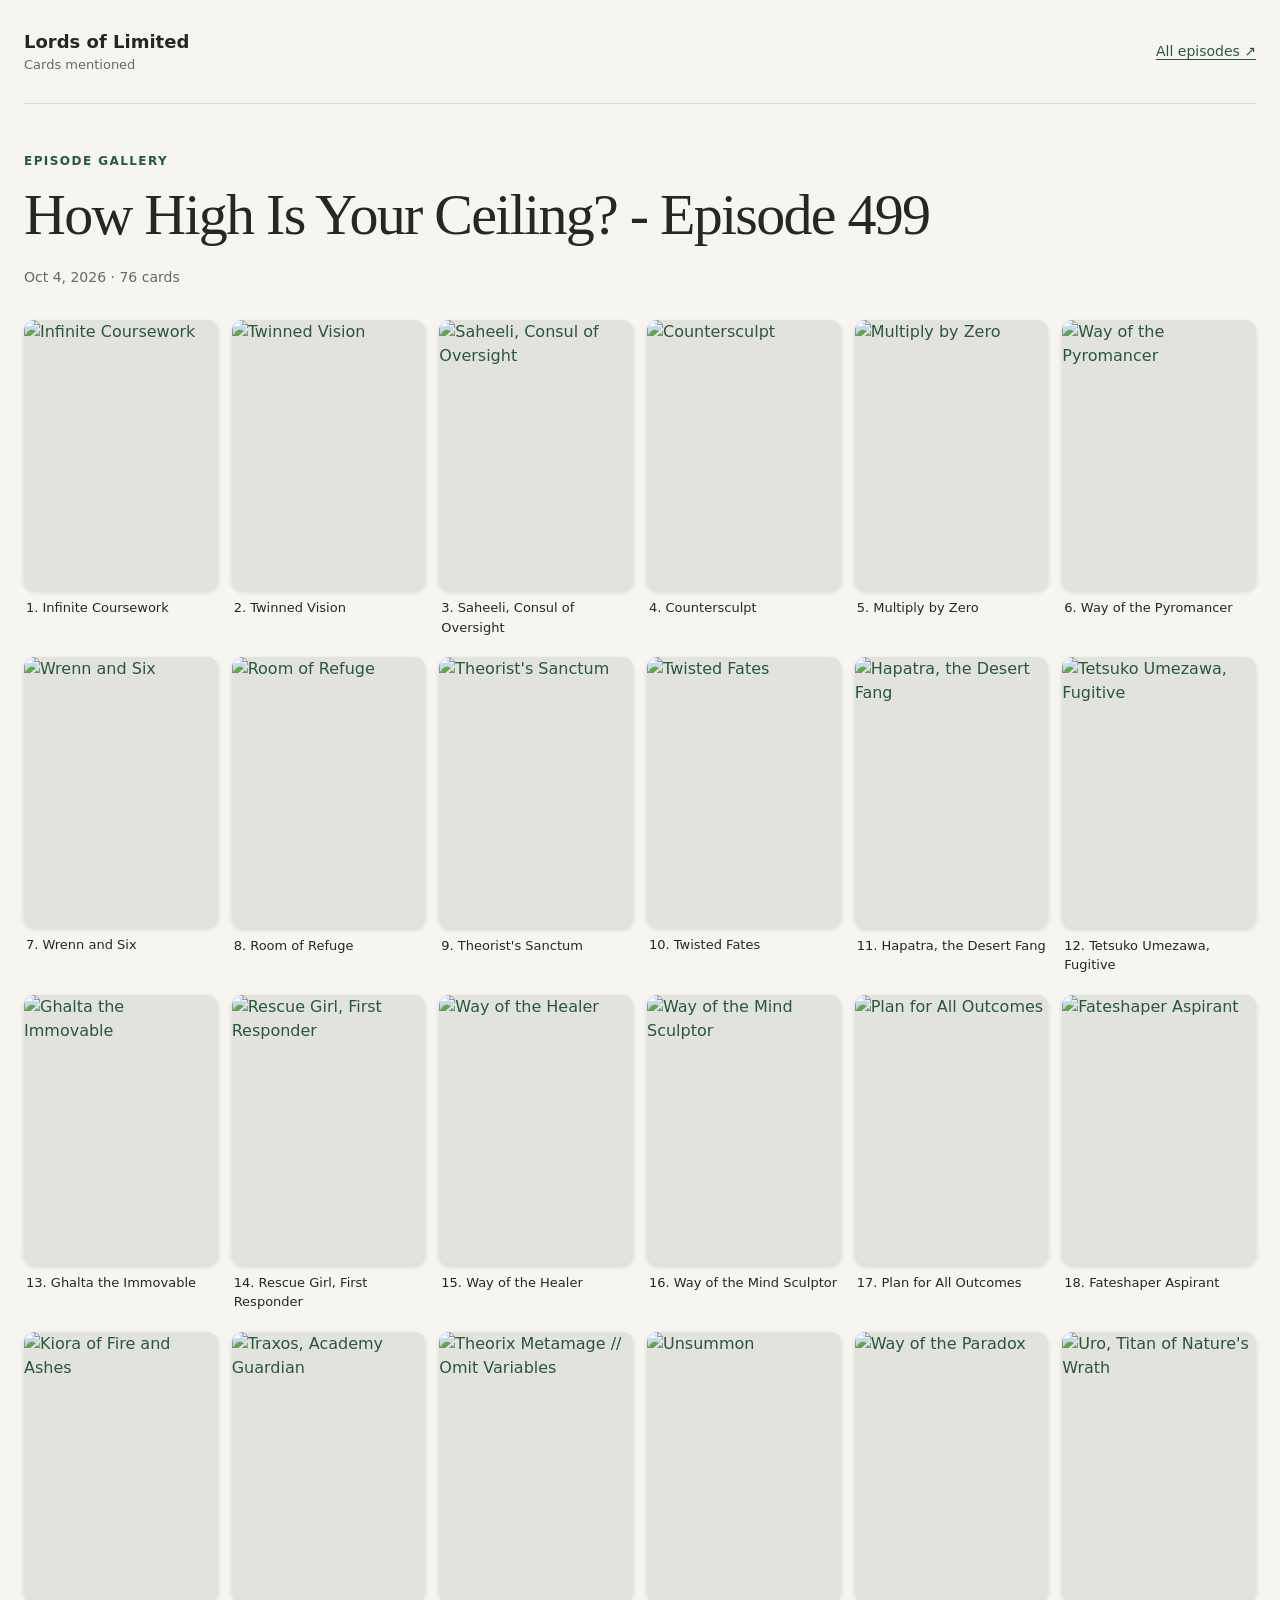
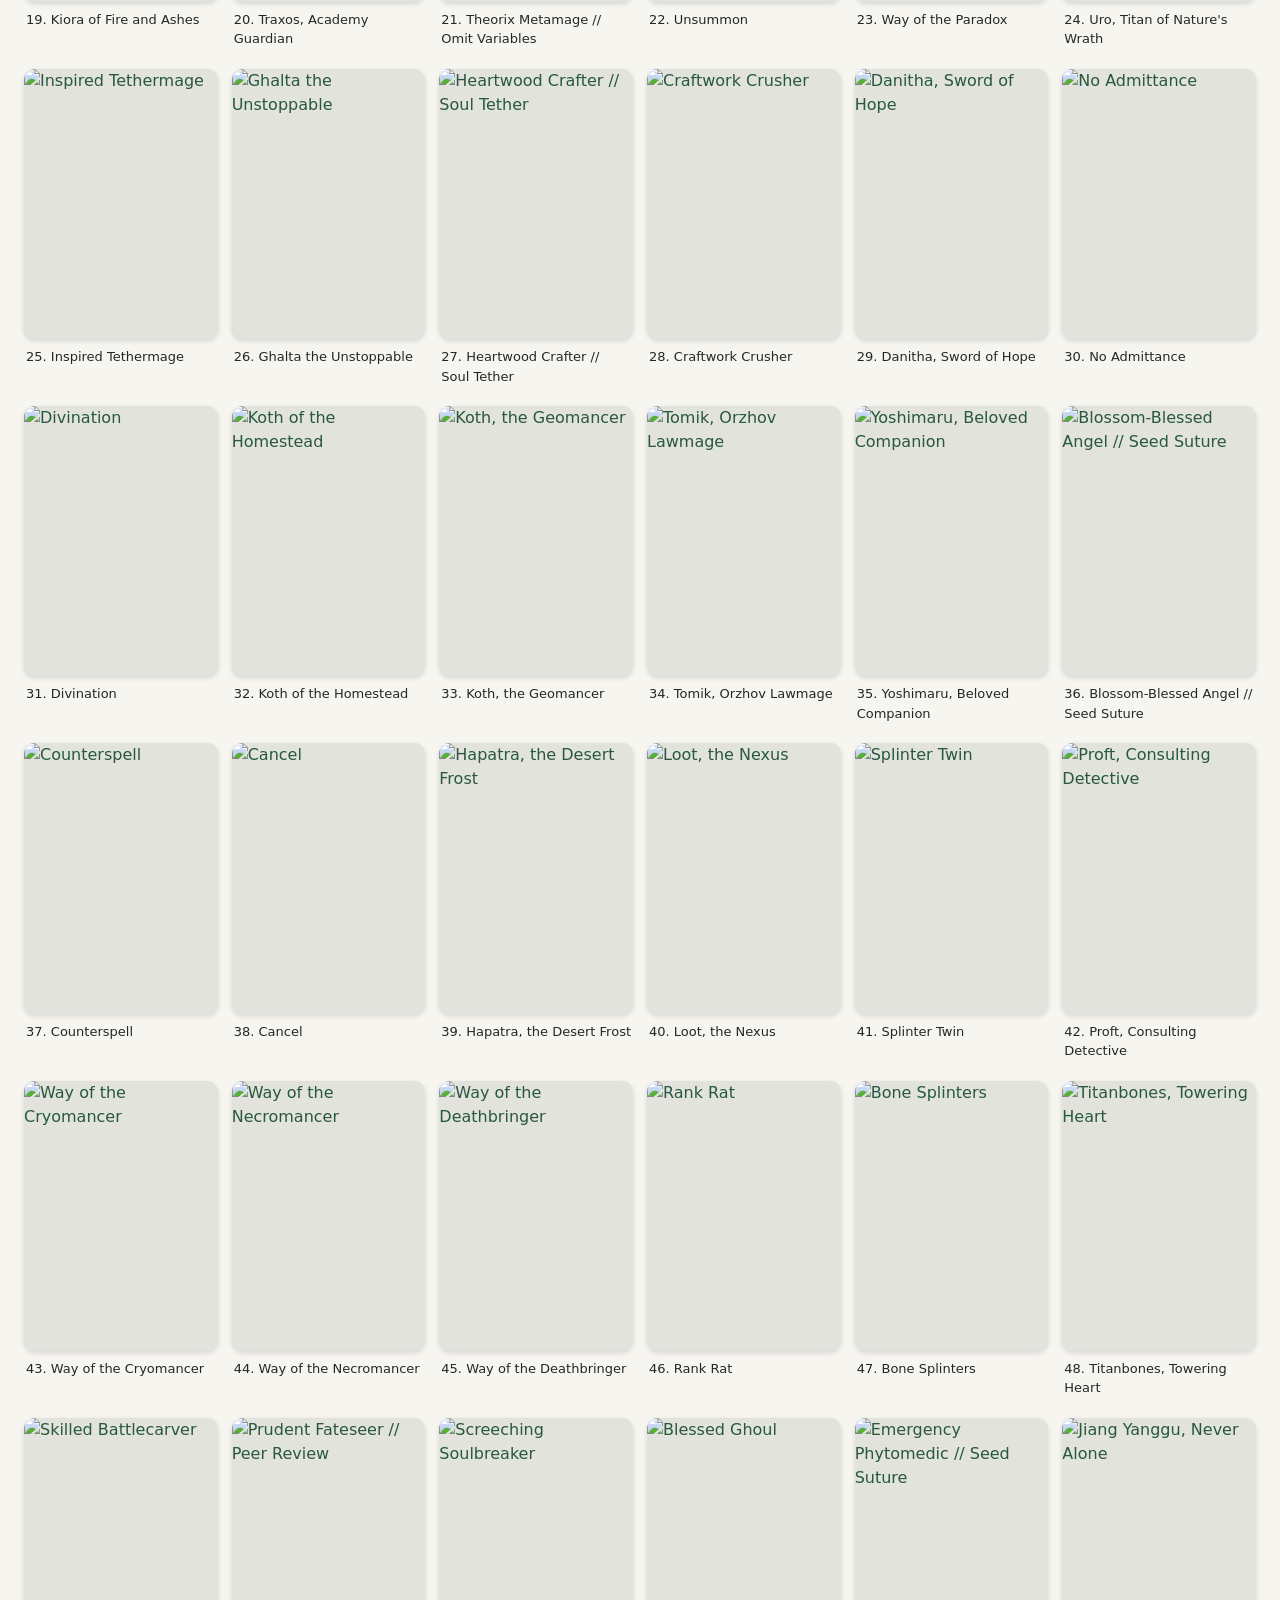
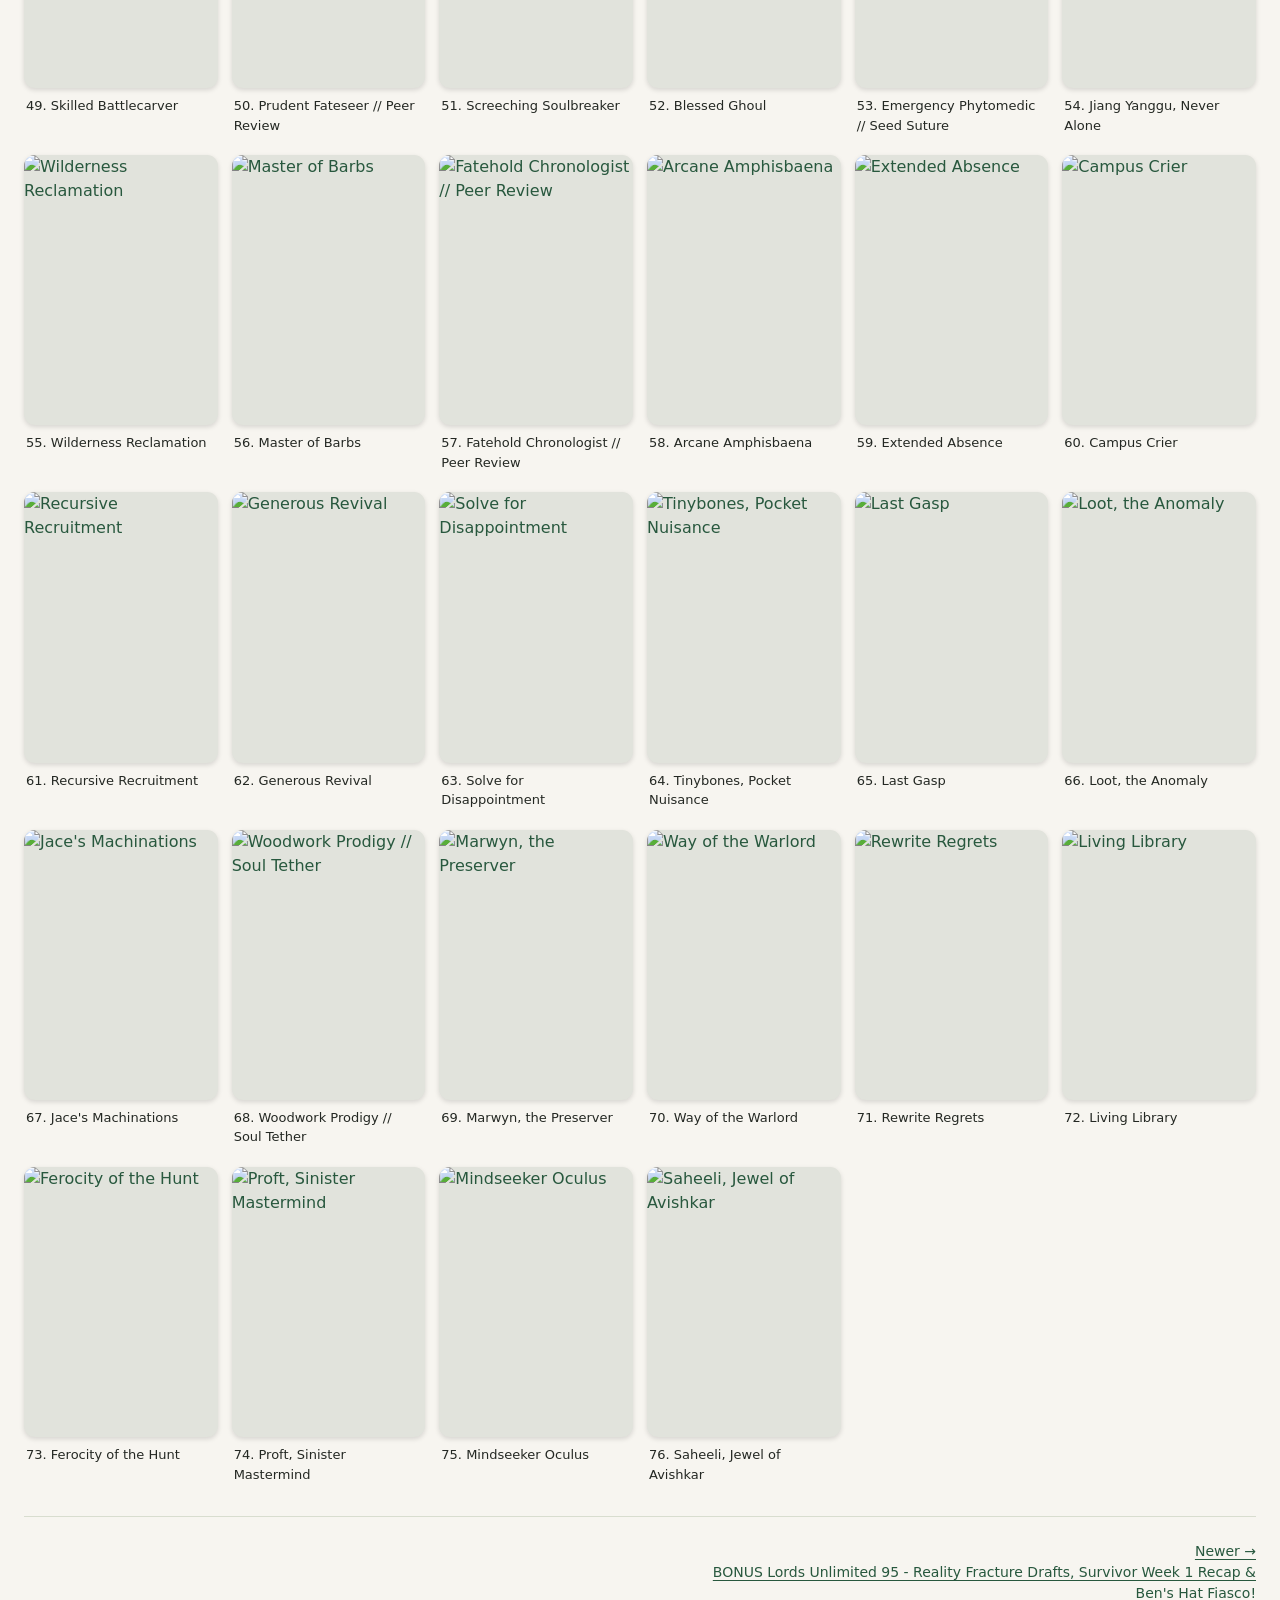
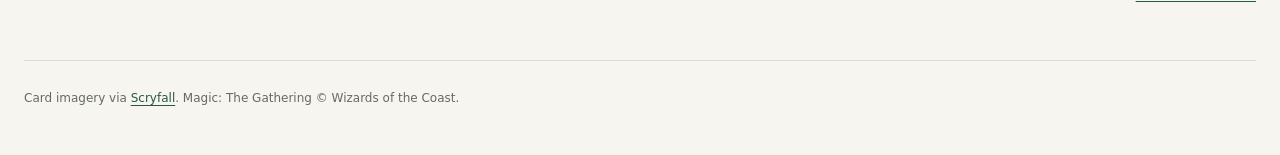
==== commit 393db9ca: "Simplify gallery copy and remove process disclaimers" ====
--- a/docs/episodes/499/index.html
+++ b/docs/episodes/499/index.html
@@ -9,7 +9,7 @@
 </head>
 <body>
   <header class="site-header"><a class="wordmark" href="../../">Lords of Limited <span>Cards mentioned</span></a><a class="archive-link" href="../../">All episodes ↗</a></header>
-  <main><p class="eyebrow">Episode gallery</p><h1>How High Is Your Ceiling? - Episode 499</h1><p class="meta"><time datetime="2026-10-04">Oct 4, 2026</time> · Early-access feed date · 76 cards</p><p class="notice">4 references could not be matched to defensible candidates and remain excluded.</p><section class="cards-grid" aria-label="Cards in first-mention order"><figure class="card-container"><a class="card-link" href="https://scryfall.com/card/fra/31/infinite-coursework?utm_source=api"><img class="card-image" src="https://cards.scryfall.io/grid/front/a/5/a5988272-faaa-463d-a0a1-a8e96b946bad.webp?1789385916" alt="Infinite Coursework" width="215" height="300" loading="lazy" decoding="async"><figcaption>1. Infinite Coursework</figcaption></a></figure>
+  <main><p class="eyebrow">Episode gallery</p><h1>How High Is Your Ceiling? - Episode 499</h1><p class="meta"><time datetime="2026-10-04">Oct 4, 2026</time> · 76 cards</p><section class="cards-grid" aria-label="Cards in first-mention order"><figure class="card-container"><a class="card-link" href="https://scryfall.com/card/fra/31/infinite-coursework?utm_source=api"><img class="card-image" src="https://cards.scryfall.io/grid/front/a/5/a5988272-faaa-463d-a0a1-a8e96b946bad.webp?1789385916" alt="Infinite Coursework" width="215" height="300" loading="lazy" decoding="async"><figcaption>1. Infinite Coursework</figcaption></a></figure>
 <figure class="card-container"><a class="card-link" href="https://scryfall.com/card/fra/157/twinned-vision?utm_source=api"><img class="card-image" src="https://cards.scryfall.io/grid/front/5/5/55f85984-0137-4899-8993-bbc8c4794d33.webp?1789556940" alt="Twinned Vision" width="215" height="300" loading="lazy" decoding="async"><figcaption>2. Twinned Vision</figcaption></a></figure>
 <figure class="card-container"><a class="card-link" href="https://scryfall.com/card/fra/203/saheeli-consul-of-oversight?utm_source=api"><img class="card-image" src="https://cards.scryfall.io/grid/front/0/7/07572be0-6610-493c-a21e-14b78e9805c9.webp?1789645608" alt="Saheeli, Consul of Oversight" width="215" height="300" loading="lazy" decoding="async"><figcaption>3. Saheeli, Consul of Oversight</figcaption></a></figure>
 <figure class="card-container"><a class="card-link" href="https://scryfall.com/card/fra/25/countersculpt?utm_source=api"><img class="card-image" src="https://cards.scryfall.io/grid/front/1/4/145b928d-a7ff-4fe5-ae4d-bbae7b1d955b.webp?1788878107" alt="Countersculpt" width="215" height="300" loading="lazy" decoding="async"><figcaption>4. Countersculpt</figcaption></a></figure>
@@ -85,6 +85,6 @@
 <figure class="card-container"><a class="card-link" href="https://scryfall.com/card/fra/235/proft-sinister-mastermind?utm_source=api"><img class="card-image" src="https://cards.scryfall.io/grid/front/d/3/d36b0e06-cb82-4c48-bf35-e76f109116f6.webp?1789127196" alt="Proft, Sinister Mastermind" width="215" height="300" loading="lazy" decoding="async"><figcaption>74. Proft, Sinister Mastermind</figcaption></a></figure>
 <figure class="card-container"><a class="card-link" href="https://scryfall.com/card/fra/33/mindseeker-oculus?utm_source=api"><img class="card-image" src="https://cards.scryfall.io/grid/front/f/5/f5324741-353a-4a70-adb2-b631b00806dd.webp?1789556707" alt="Mindseeker Oculus" width="215" height="300" loading="lazy" decoding="async"><figcaption>75. Mindseeker Oculus</figcaption></a></figure>
 <figure class="card-container"><a class="card-link" href="https://scryfall.com/card/fra/275/saheeli-jewel-of-avishkar?utm_source=api"><img class="card-image" src="https://cards.scryfall.io/grid/front/2/8/28d84ef6-e190-46d4-882d-1cea5e111e2a.webp?1789644883" alt="Saheeli, Jewel of Avishkar" width="215" height="300" loading="lazy" decoding="async"><figcaption>76. Saheeli, Jewel of Avishkar</figcaption></a></figure></section><nav class="episode-nav" aria-label="Adjacent episodes"><span></span><a rel="next" href="../bonus-95/">Newer →<br>BONUS Lords Unlimited 95 - Reality Fracture Drafts, Survivor Week 1 Recap &amp; Ben&#x27;s Hat Fiasco!</a></nav></main>
-  <footer><p>An unofficial episode companion. Cards are listed in first-mention order; automated identification may be incomplete.</p><p>Card imagery via <a href="https://scryfall.com">Scryfall</a>. Magic: The Gathering belongs to Wizards of the Coast. Not affiliated with the podcast or Wizards.</p></footer>
+  <footer><p>Card imagery via <a href="https://scryfall.com">Scryfall</a>. Magic: The Gathering © Wizards of the Coast.</p></footer>
 </body>
 </html>
